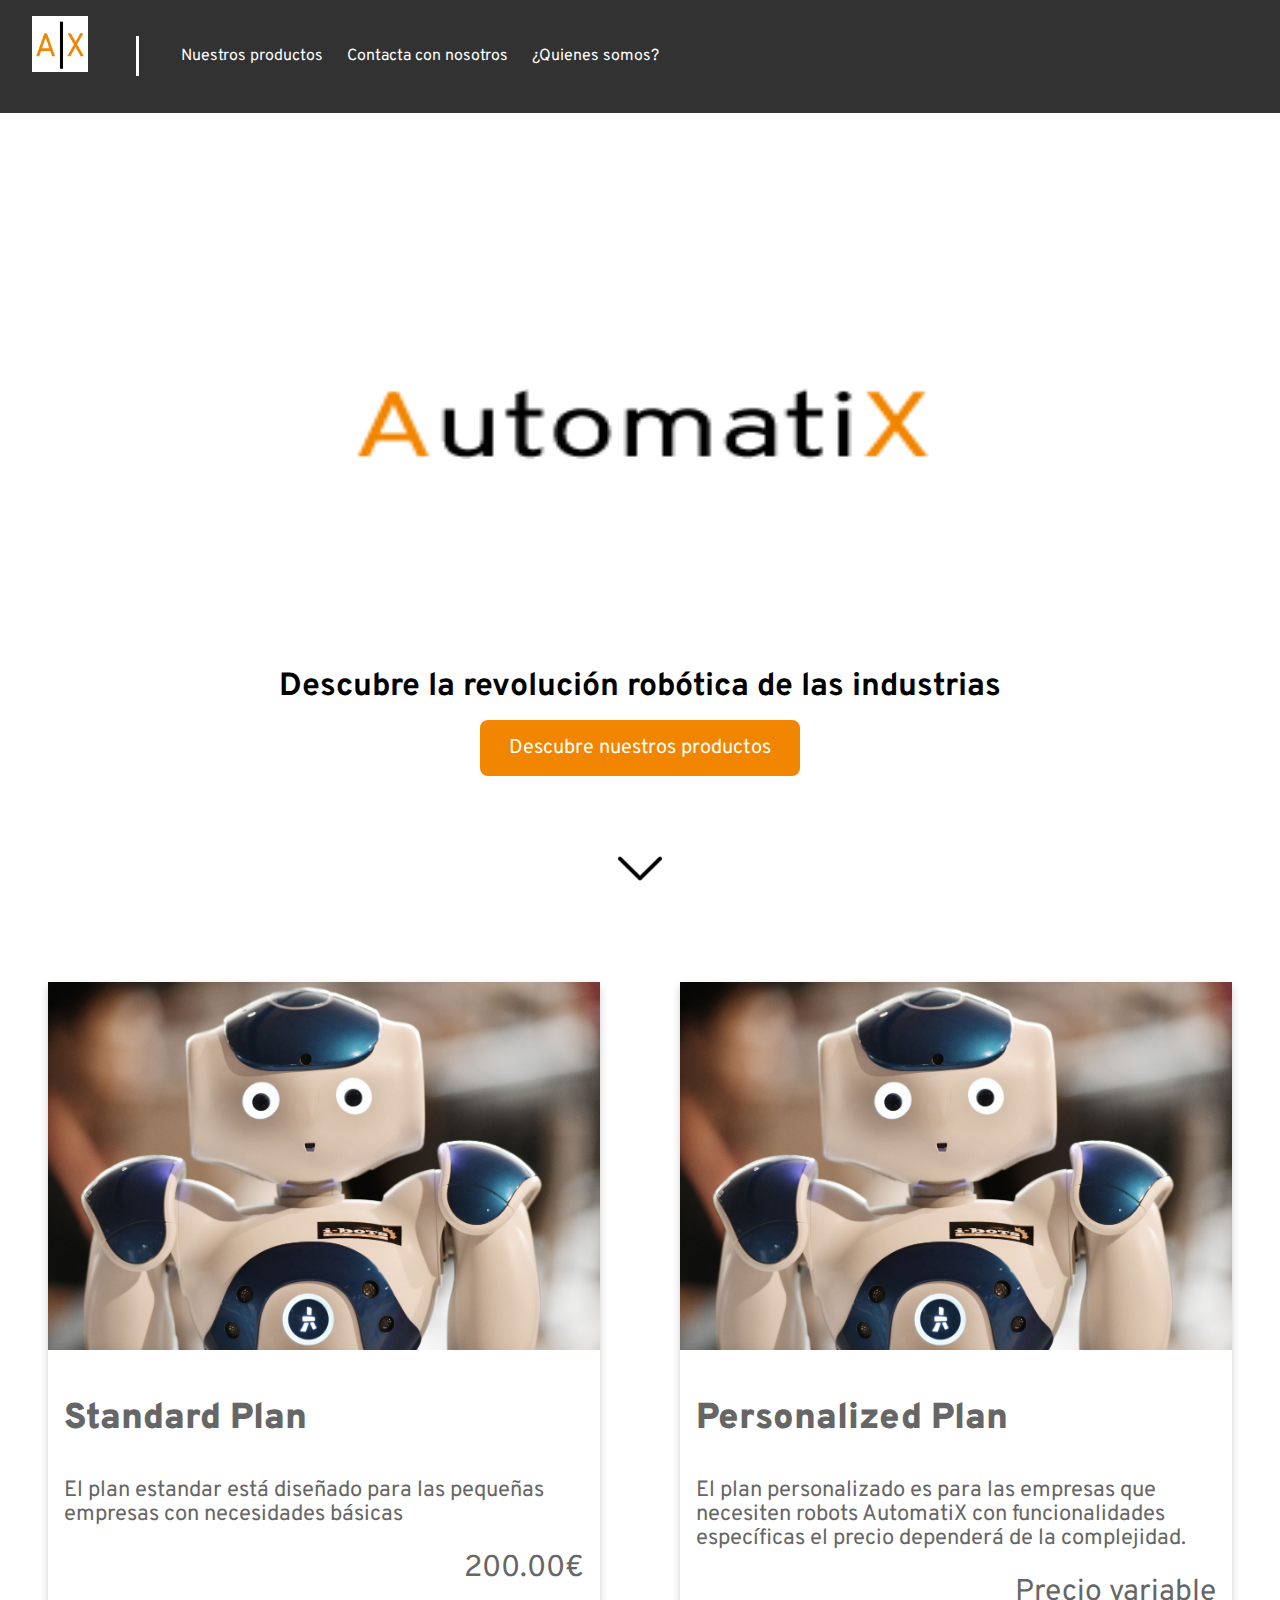
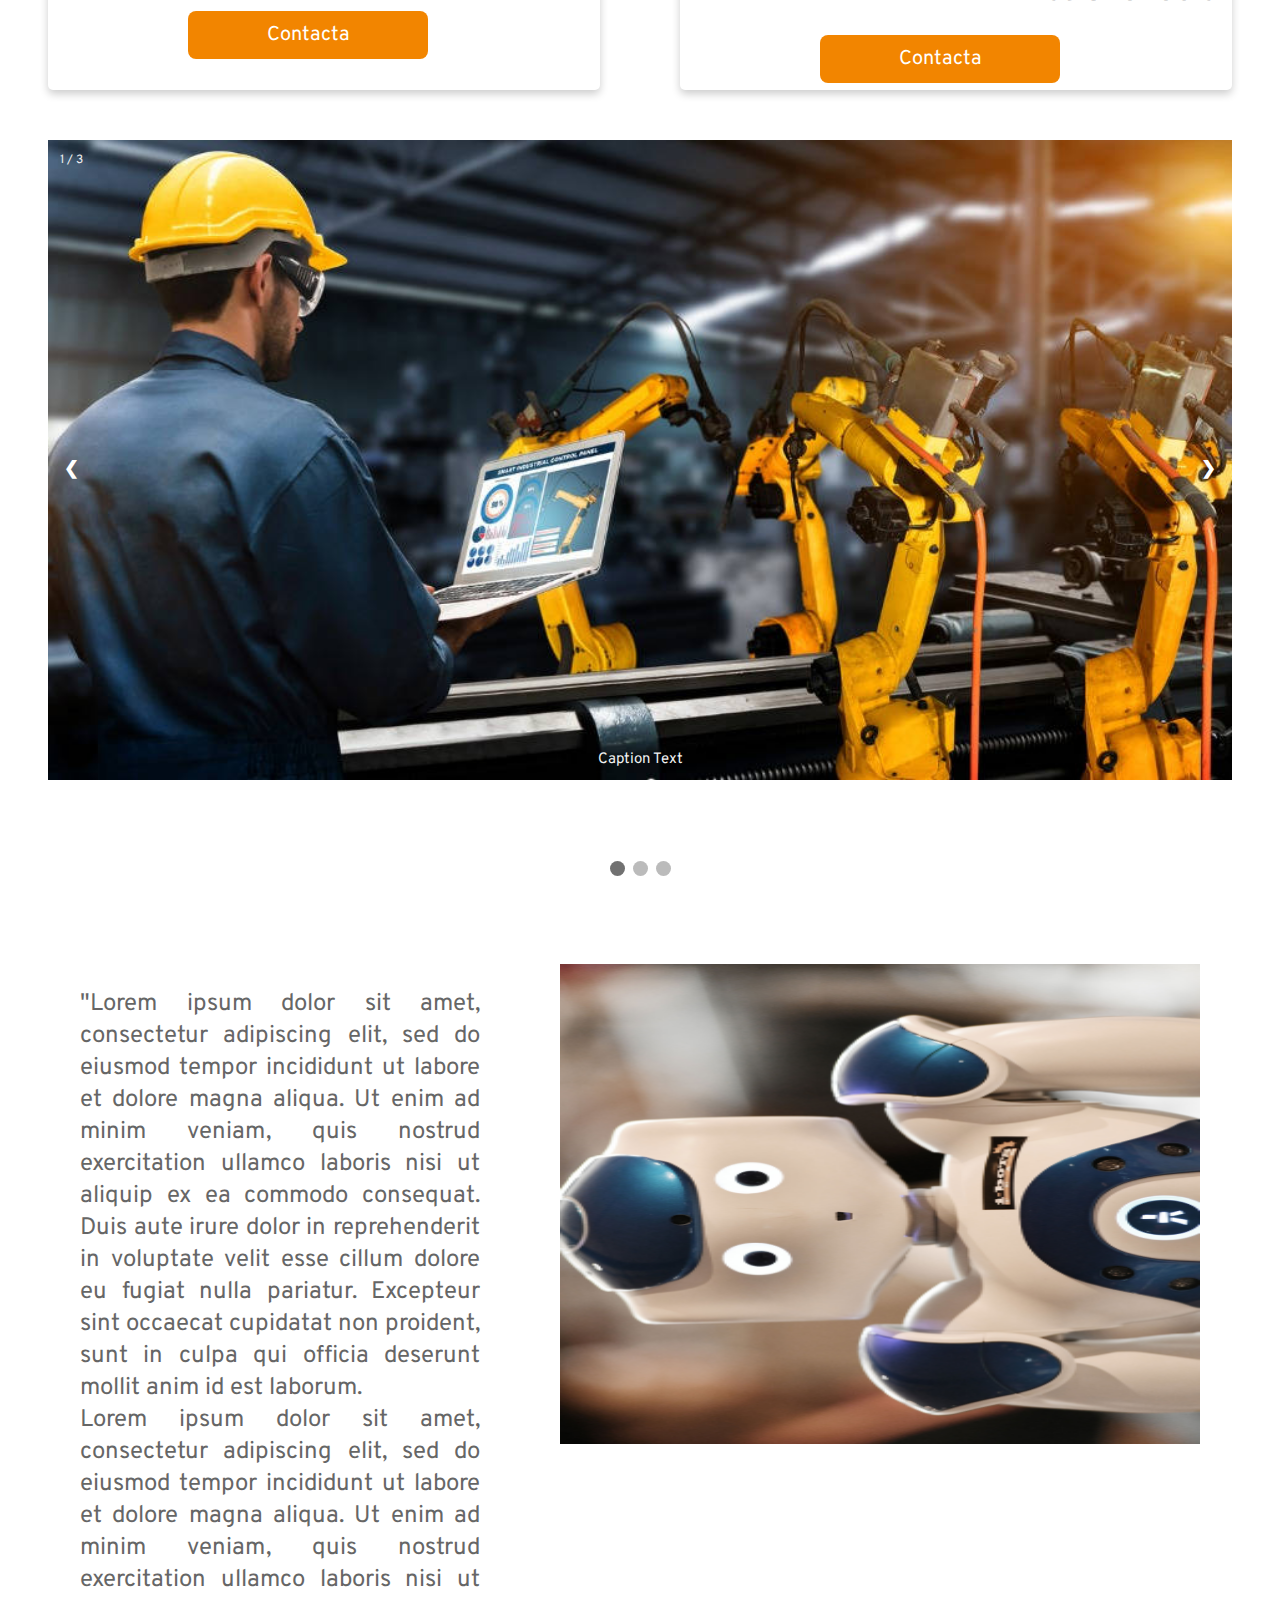
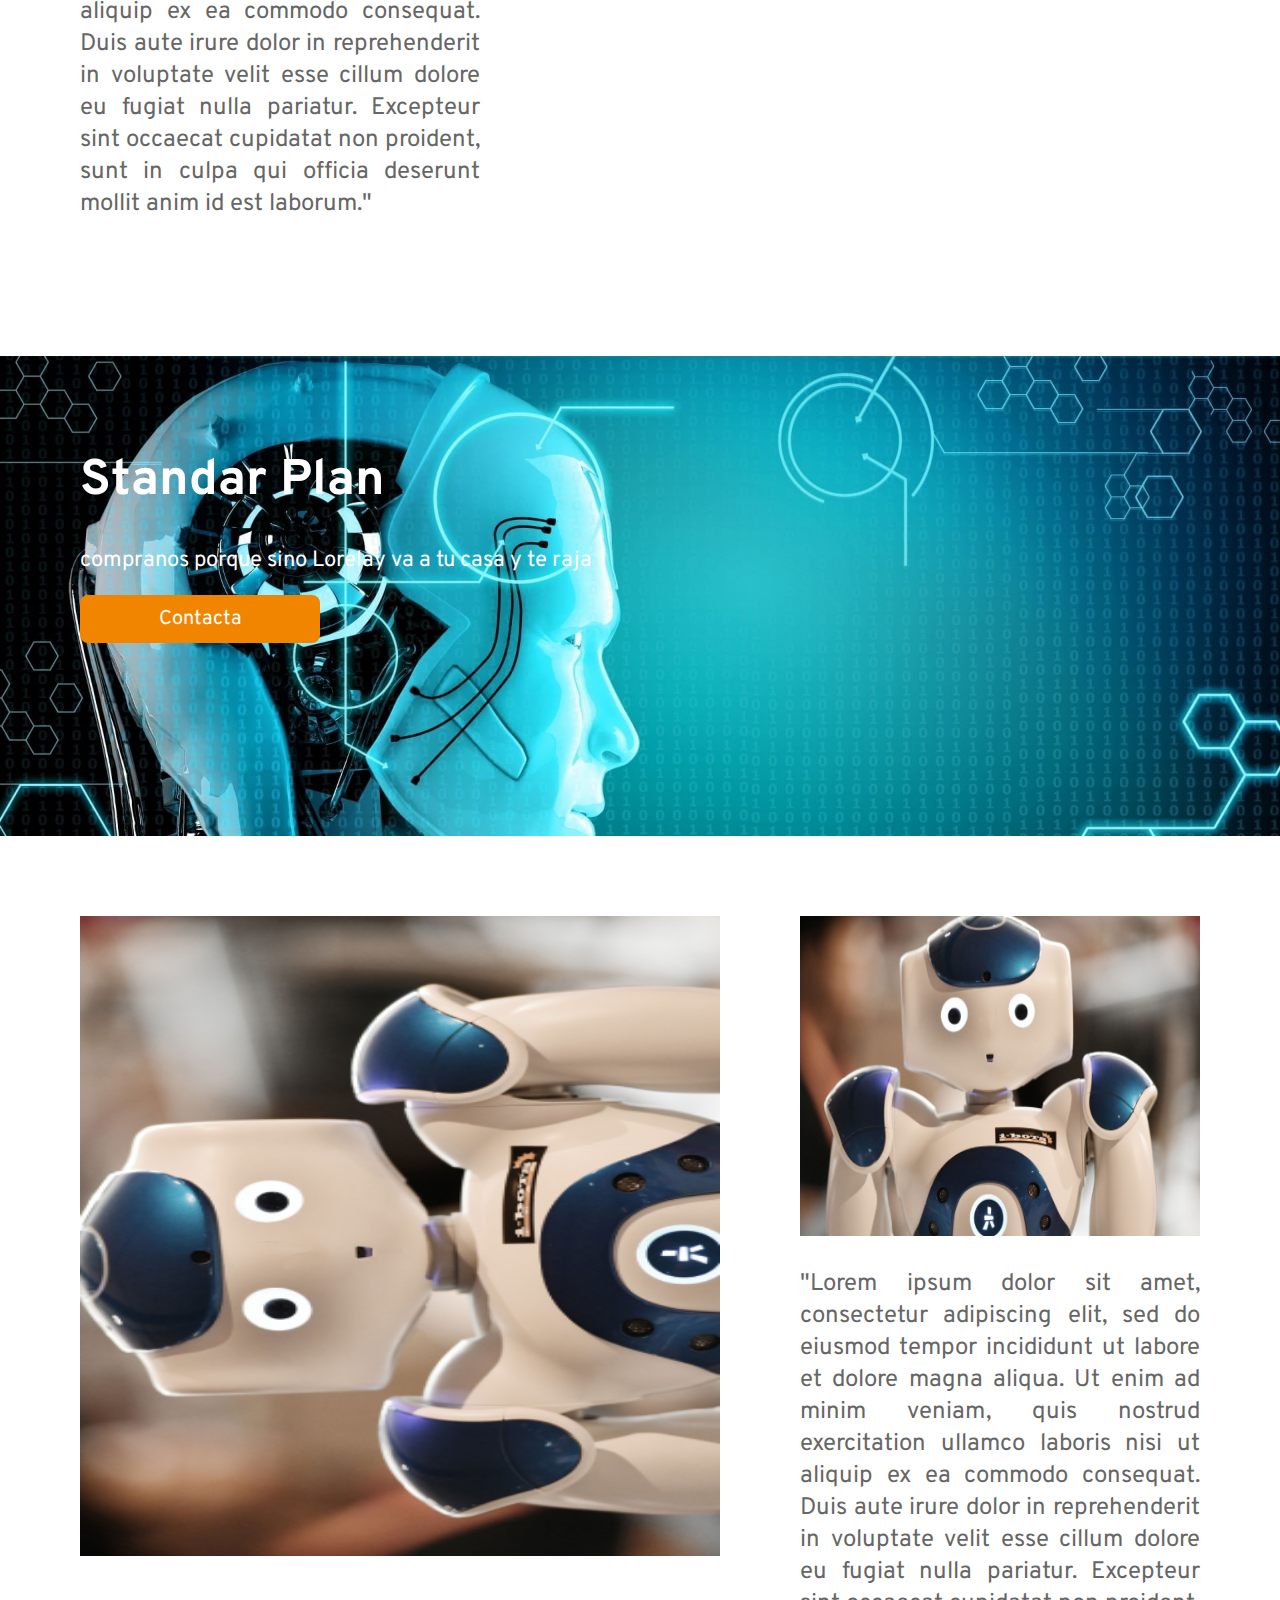
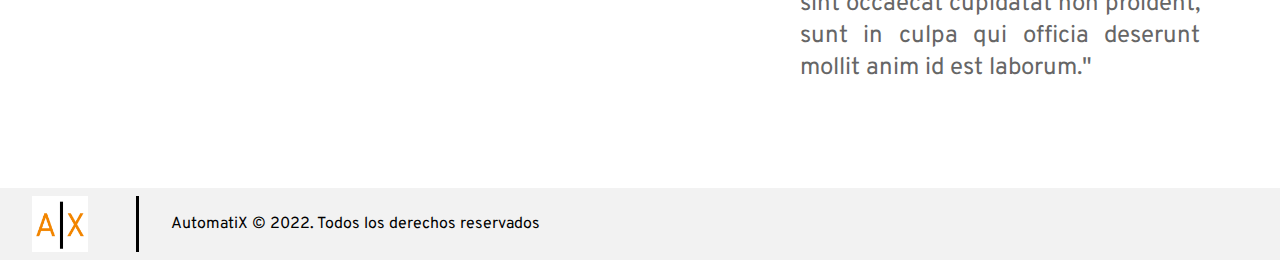
==== src/index.html @ 0fc9139f "html y css landing page y contacto | 12/03/2022" ====
<!DOCTYPE html>
<html lang="es">
<head>
    <meta charset="UTF-8">
    <meta name="viewport" content="width=device-width, initial-scale=1.0">
    <title>AutomatiX</title>
    <link rel="stylesheet" href="css/estilos.css">
</head>
<body>
    <header class="header">
        <a class="linkLogo" href="index.html"><img class="logo-header" src="recursos/logoAutomatiX.png" alt="Logo AutomatiX"/></a>
        <div class="contenedorEnlaces">
            <div class="contenedorDiv">
                <nav class="nav">
                    <ul>
                        <li><a href="index.html">Nuestros productos</a></li>
                        <li><a href="contactar.html">Contacta con nosotros</a></li>
                        <li><a href="">¿Quienes somos?</a></li>
                    </ul>
                </nav>
            </div>
        </div>
    </header>

    <main class="contenedorImagen">
        <div class="contenidoMain">
            <img class="logo-grande" src="recursos/WallpaperAutomatiXBlanco.png" alt="Imagen Principal AutomatiX"/>
            <h1 class="textoDeReclamo">Descubre la revolución robótica de las industrias</h1>
            <button class="botonProductos" onclick="location.href = '#contenedorTarjetas'">Descubre nuestros productos</button>
        </div>
    </main>

    <a href="#contenedorTarjetas"><img class="flechaHaciaAbajo" src="recursos/flecha.png" alt="Flecha hacia abajo" ></a>

    <section class="contenedorDeExplicacion">
        
        <div id="contenedorTarjetas" class="contenedorTarjetasExplicacion">

            <div class="contenedorTarjetas">
                <img src="recursos/robotito.jpg" alt="Avatar" style="width:100%">
                <div class="containerTarjeta">
                    <h4><b>Standard Plan</b></h4> 
                    <p>El plan estandar está diseñado para las pequeñas empresas con necesidades básicas</p> 
                    <p class="precio">200.00€</p>
                    <div class="contenedorBotonContactar">
                        <button class="botonContactar" onclick="location.href = 'contactar.html'">Contacta</button>
                        
                    </div>
                  </div>
            </div>
            
            <div class="contenedorTarjetas2">
                <img src="recursos/robotito.jpg" alt="Avatar" style="width:100%">
                <div class="containerTarjeta">
                    <h4><b>Personalized Plan</b></h4> 
                    <p>El plan personalizado es para las empresas que necesiten robots AutomatiX con funcionalidades específicas
                        el precio dependerá de la complejidad.
                    </p> 
                    <p class="precio">Precio variable</p>

                    <div class="contenedorBotonContactar">
                        <button class="botonContactar" onclick="location.href = 'contactar.html'">Contacta</button>
                        
                    </div>
                  </div>
            </div>


        </div>
    </section>

    <section class="carrusel">
        <div class="slideshow-container">

            <!-- Full-width images with number and caption text -->
            <div class="mySlides fade">
              <div class="numbertext">1 / 3</div>
              <img src="recursos/smart-industry-robot-arms-for-digital-factory-production-technology-picture-id1275786906-1.jpg" style="width:100%; height:40rem">
              <div class="text">Caption Text</div>
            </div>
          
            <div class="mySlides fade">
              <div class="numbertext">2 / 3</div>
              <img src="recursos/smart-industry-robot-arms-for-digital-factory-production-technology-picture-id1275786906-1.jpg" style="width:100%">
              <div class="text">Caption Two</div>
            </div>
          
            <div class="mySlides fade">
              <div class="numbertext">3 / 3</div>
              <img src="recursos/smart-industry-robot-arms-for-digital-factory-production-technology-picture-id1275786906-1.jpg" style="width:100%; height:50%">
              <div class="text">Caption Three</div>
            </div>
          
            <!-- Next and previous buttons -->
            <a class="prev" onclick="plusSlides(-1)">&#10094;</a>
            <a class="next" onclick="plusSlides(1)">&#10095;</a>
          </div>
          <br>
          
          <!-- The dots/circles -->
          <div style="text-align:center">
            <span class="dot" onclick="currentSlide(1)"></span>
            <span class="dot" onclick="currentSlide(2)"></span>
            <span class="dot" onclick="currentSlide(3)"></span>
          </div>
    </section>


    <section class="contenedorImagenes1">
        <div class="contenidoImagenes1">
              
            <div class="textoImagen1"><p>"Lorem ipsum dolor sit amet, consectetur adipiscing elit, sed do eiusmod tempor incididunt ut labore et dolore magna aliqua. Ut enim ad minim veniam, quis nostrud exercitation
                 ullamco laboris nisi ut aliquip ex ea commodo consequat. Duis aute irure dolor in reprehenderit in voluptate velit esse cillum dolore eu fugiat nulla pariatur. Excepteur sint occaecat cupidatat non 
                 proident, sunt in culpa qui officia deserunt mollit anim id est laborum.
                 <br>
                 Lorem ipsum dolor sit amet, consectetur adipiscing elit, sed do eiusmod tempor incididunt ut labore et dolore magna aliqua. Ut enim ad minim veniam, quis nostrud exercitation
                 ullamco laboris nisi ut aliquip ex ea commodo consequat. Duis aute irure dolor in reprehenderit in voluptate velit esse cillum dolore eu fugiat nulla pariatur. Excepteur sint occaecat cupidatat non 
                 proident, sunt in culpa qui officia deserunt mollit anim id est laborum."</p></div>
            
            <div>
                <img class="imagenCuadrada1" src="recursos/robotLado.png" alt="Foto cuadrada">
            </div>
            
        </div>
    </section>

    <section class="contenedorStandarPlan">
        <div class="contenidoDeStandarPlan">  
            <h1 class="tituloStandarPlan">Standar Plan</h1>
            <p class="subTituloStandarPlan">compranos porque sino Lorelay va a tu casa y te raja</p>
    
            <div>
                <button class="botonContactar" onclick="location.href = 'contactar.html'">Contacta</button>
                
            </div>
        </div>
    
    </section>

    <section class="contenedorImagenes2">
        <div class="contenidoImagenes2">
            <div>
                <img class="imagenCuadrada" src="recursos/robotLado.png" alt="Foto cuadrada">
            </div>
            <div class="imagenesAbajo">
                <div><img class="imagenLarga" src="recursos/robotito.png" alt="Foto"></div>
                
                <div class="textoImagenes2"><p>"Lorem ipsum dolor sit amet, consectetur adipiscing elit, sed do eiusmod tempor incididunt ut labore et dolore magna aliqua. Ut enim ad minim veniam, quis nostrud exercitation ullamco laboris nisi ut aliquip ex ea commodo consequat. Duis aute irure dolor in reprehenderit in voluptate velit esse cillum dolore eu fugiat nulla pariatur. Excepteur sint occaecat cupidatat non proident, sunt in culpa qui officia deserunt mollit anim id est laborum."</p></div>
            </div>
        </div>
    </section>

    <footer>
        <a class="linkLogo" href="index.html"><img class="logo-header" src="recursos/logoAutomatiX.png" alt="Logo AutomatiX"/></a>
        <div class="contenedorFooter">
            <p class="nombreEmpresa">AutomatiX &copy; 2022. Todos los derechos reservados</p>
        </div>
    </footer>
    
    <script src="logica/cookies.js"></script>
    <script>
        var slideIndex = 1;
        showSlides(slideIndex);
        
        // Next/previous controls
        function plusSlides(n) {
          showSlides(slideIndex += n);
        }
        
        // Thumbnail image controls
        function currentSlide(n) {
          showSlides(slideIndex = n);
        }
        
        function showSlides(n) {
            var i;
            var slides = document.getElementsByClassName("mySlides");
            var dots = document.getElementsByClassName("dot");
            if (n > slides.length) {slideIndex = 1}
            if (n < 1) {slideIndex = slides.length}
            for (i = 0; i < slides.length; i++) {
                slides[i].style.display = "none";
            }
            for (i = 0; i < dots.length; i++) {
                dots[i].className = dots[i].className.replace(" active", "");
            }
            slides[slideIndex-1].style.display = "block";
            dots[slideIndex-1].className += " active";
        }
    </script>
</body>
</html>
---- src/css/estilos.css ----
/*=========================================================================================*/
/*
Nombre archivo: estilos.css
Autor: Lorena Ioana Pricop Florescu
Fecha: 11/03/2022
*/
@import url('https://fonts.googleapis.com/css2?family=Overpass&display=swap');
*{
    box-sizing:border-box;
    font-family: 'Overpass', sans-serif;
}
/*=========================================================================================*/
/*Body*/
/*=========================================================================================*/
body{
	margin: 0;
	padding: 0;
	font-family: Helvetica, Arial, sans-serif;
	color: #666;
	background: white; 
	line-height: 1.5em;
}
.header{
    background:rgb(50, 50, 50);
    display: flex;
    height: 12.5vh;
}
.contenedorEnlaces{
    display:flex;
    justify-content: space-between;
    align-items: center;
    flex-basis: 95%;
}
/*=========================================================================================*/
/*Logo header*/
/*=========================================================================================*/
header .linkLogo{
    margin-left: 2rem;
    margin-top: 1rem;
    margin-bottom: 1rem;
}
.logo-header{
	text-decoration: none;
    height: 3.5rem;
    width: 3.5rem;
    background-color:#f28500;
}
.logo-header:hover {
	color: #f28500;
}
/*=========================================================================================*/
/*Nav*/
/*=========================================================================================*/
.nav{
    margin-left: 3rem;
    border-left: 3px white solid;
    height: 2.5rem;
    display: flex;
    align-items: center;
}
nav ul{
    margin: 0;
	padding: 0;
	list-style: none;
	padding-right: 20px;
    margin-left: 2rem;
}
nav ul li{
    display: inline-block;
}
nav ul li a {
    display: block;
	padding: 0 10px;
	text-decoration: none;
    color: white;
    border-radius: 8px;
    align-items: center;
}
nav ul li a:hover {
    color: #f28500;
    font-weight: bold;
}
/*=========================================================================================*/
/*Boton contactar y productos*/
/*=========================================================================================*/
.contenedorBotonContactar{
    display: flex;
    align-items: center;
    justify-content: center;
    margin-bottom: 1%;
}

.botonContactar{
    margin-right: 2rem;
    height: 3rem;
    width: 15rem;
    font-size: 20px;
    background-color: #f28500;
    color: white;
    border-radius: 8px;
    border: none;
    
}

.botonContactar:hover {
    box-shadow: 0 8px 16px 0 rgba(0,0,0,0.2);
}

/*=========================================================================================*/
/*Main*/
/*=========================================================================================*/
.contenedorImagen{
    background-image: url("../recursos/fondoLanding.png");
    background-size: cover;
    height: 80.5vh;
    display: flex;
    align-items: center;
    justify-content: center;
    flex-direction: column;
}
.contenidoMain{
    display: flex;
    align-items: center;
    justify-content: center;
    flex-direction: column;
}
.logo-grande{
    width: 40rem;
    height: 30rem;
}
.textoDeReclamo{
    color: black;
}
.botonProductos{
    height: 3.5rem;
    width: 20rem;
    font-size: 20px;
    background-color: #f28500;
    color: white;
    border-radius: 8px;
    border: none;
}
.botonProductos:hover {
    box-shadow: 0 8px 16px 0 rgba(0,0,0,0.2);
}

.precio {
    text-align: right;
    font-size: 30px;
}
/*=========================================================================================*/
/*Flecha Hacia Abajo */
/*=========================================================================================*/
.flechaHaciaAbajo{
    display: block;
    margin-left: auto;
    margin-right: auto;
    width: 4rem;
    height: 7vh;
}
/*=========================================================================================*/
/*Texto de explicacion*/
/*=========================================================================================*/
.contenedorDeExplicacion{
    margin-left: 2rem;
    margin-right: 2rem;
    padding: 2px 16px;
    font-size: 22px;
}
.textoPrincipal{
    text-align: justify;
}
.contenedorTarjetasExplicacion{
    margin-top: 5rem;
    display: flex;
    justify-content:center;
}
.contenedorTarjetas{
    box-shadow: 0 4px 8px 0 rgba(0,0,0,0.2);
    transition: 0.3s;
    width: 50%;
    border-radius: 5px;
}
.contenedorTarjetas:hover {
    box-shadow: 0 8px 16px 0 rgba(0,0,0,0.2);
}
.contenedorTarjetas2{
    box-shadow: 0 4px 8px 0 rgba(0,0,0,0.2);
    transition: 0.3s;
    width: 50%;
    border-radius: 5px;
    margin-left: 5rem;
}
.contenedorTarjetas2:hover {
    box-shadow: 0 8px 16px 0 rgba(0,0,0,0.2);
}
.containerTarjeta{
    padding: 2px 16px;
}

#contenedorTarjetas h4{
    font-size: 36px;
}

/*=========================================================================================*/
/*carrusel*/
/*=========================================================================================*/

* {box-sizing:border-box}

/* Slideshow container */
.slideshow-container {
  max-width: 100%;
  position: relative;
  margin: 3rem;
}

/* Hide the images by default */
.mySlides {
  display: none;
}

/* Next & previous buttons */
.prev, .next {
  cursor: pointer;
  position: absolute;
  top: 50%;
  width: auto;
  margin-top: -22px;
  padding: 16px;
  color: white;
  font-weight: bold;
  font-size: 18px;
  transition: 0.6s ease;
  border-radius: 0 3px 3px 0;
  user-select: none;
}

/* Position the "next button" to the right */
.next {
  right: 0;
  border-radius: 3px 0 0 3px;
}

/* On hover, add a black background color with a little bit see-through */
.prev:hover, .next:hover {
  background-color: rgba(0,0,0,0.8);
}

/* Caption text */
.text {
  color: #f2f2f2;
  font-size: 15px;
  padding: 8px 12px;
  position: absolute;
  bottom: 8px;
  width: 100%;
  text-align: center;
}

/* Number text (1/3 etc) */
.numbertext {
  color: #f2f2f2;
  font-size: 12px;
  padding: 8px 12px;
  position: absolute;
  top: 0;
}

/* The dots/bullets/indicators */
.dot {
  cursor: pointer;
  height: 15px;
  width: 15px;
  margin: 0 2px;
  background-color: #bbb;
  border-radius: 50%;
  display: inline-block;
  transition: background-color 0.6s ease;
}

.active, .dot:hover {
  background-color: #717171;
}

/* Fading animation */
.fade {
  -webkit-animation-name: fade;
  -webkit-animation-duration: 1.5s;
  animation-name: fade;
  animation-duration: 1.5s;
}

@-webkit-keyframes fade {
  from {opacity: .4}
  to {opacity: 1}
}

@keyframes fade {
  from {opacity: .4}
  to {opacity: 1}
}


/*=========================================================================================*/
/*contenedorImagen1*/
/*=========================================================================================*/

.contenidoImagenes1{
    display: flex;
    flex-direction: row;
    padding: 5rem;
    width: 100%;
}

.textoImagen1{

    width: 100%;
    font-size: 24px;
    line-height: 2rem;
    text-align: justify;
    margin-right: 5rem;
}

.imagenCuadrada1{
    width: 40rem;
    height: 30rem;
}

/*=========================================================================================*/
/*contenedorImagen2*/
/*=========================================================================================*/

.contenidoImagenes2{
    display: flex;
    flex-direction: row;
    padding: 5rem;
    width: 100%;
}

.imagenesAbajo{
    display: flex;
    flex-direction: column;
    width: 100%;
    margin-left: 5rem;
}

.imagenLarga{
    width: 100%;
    height: 20rem;
}

.textoImagenes2{
    width: 100%;
    font-size: 24px;
    line-height: 2rem;
    text-align: justify;
}

.imagenCuadrada{
    width: 40rem;
    height: 40rem;
}

/*=========================================================================================*/
/*contenedorStandarPlan*/
/*=========================================================================================*/
.contenedorStandarPlan{
    margin-top: 2rem;
    background-image: url("../recursos/StandarPlanFondo.jpg");
    background-size: cover;
    display: flex;
    height: 30rem;
}
.contenidoDeStandarPlan{
    display: flex;
    flex-direction: column;
    margin-top: 5rem;
    margin-left: 5rem;
}
.tituloStandarPlan{
    font-size: 50px;
    color: white;
}
.subTituloStandarPlan{
    font-size: 22px;
    color: white;
}
/*=========================================================================================*/
/*footer*/
/*=========================================================================================*/
footer{
    background:rgb(242, 242, 242);
    display: flex;
    justify-content: space-between;
    align-items: center;
    display:flex;
    justify-content: start;
    flex-basis: 80%;
    color: black;
}

footer .linkLogo{
    margin-left: 2rem;
    margin-top: 0.5rem;
}
.contenedorFooter{
    margin-left: 3rem;
    border-left: 3px black solid;
}
.nombreEmpresa{
    margin-left: 2rem;
}

#userIcon {
    width: 2rem;
    margin-right: 2rem;
}
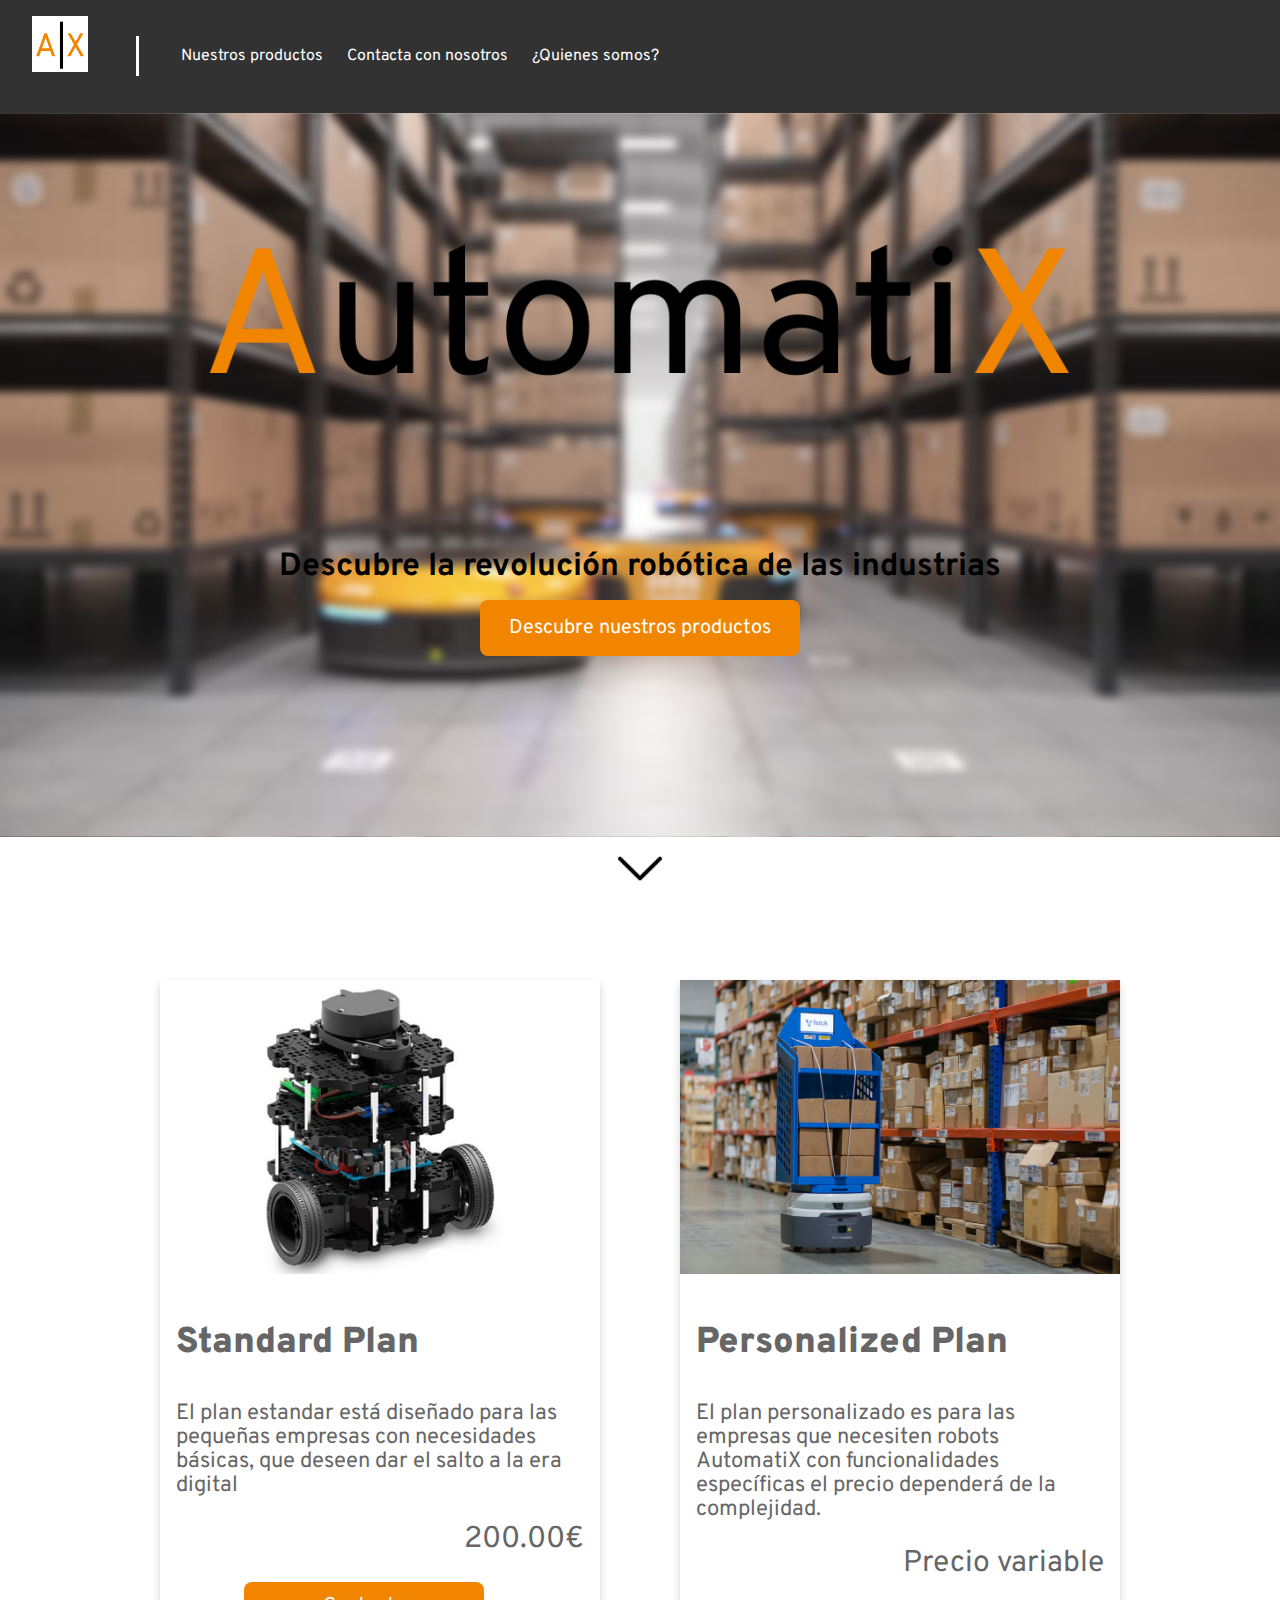
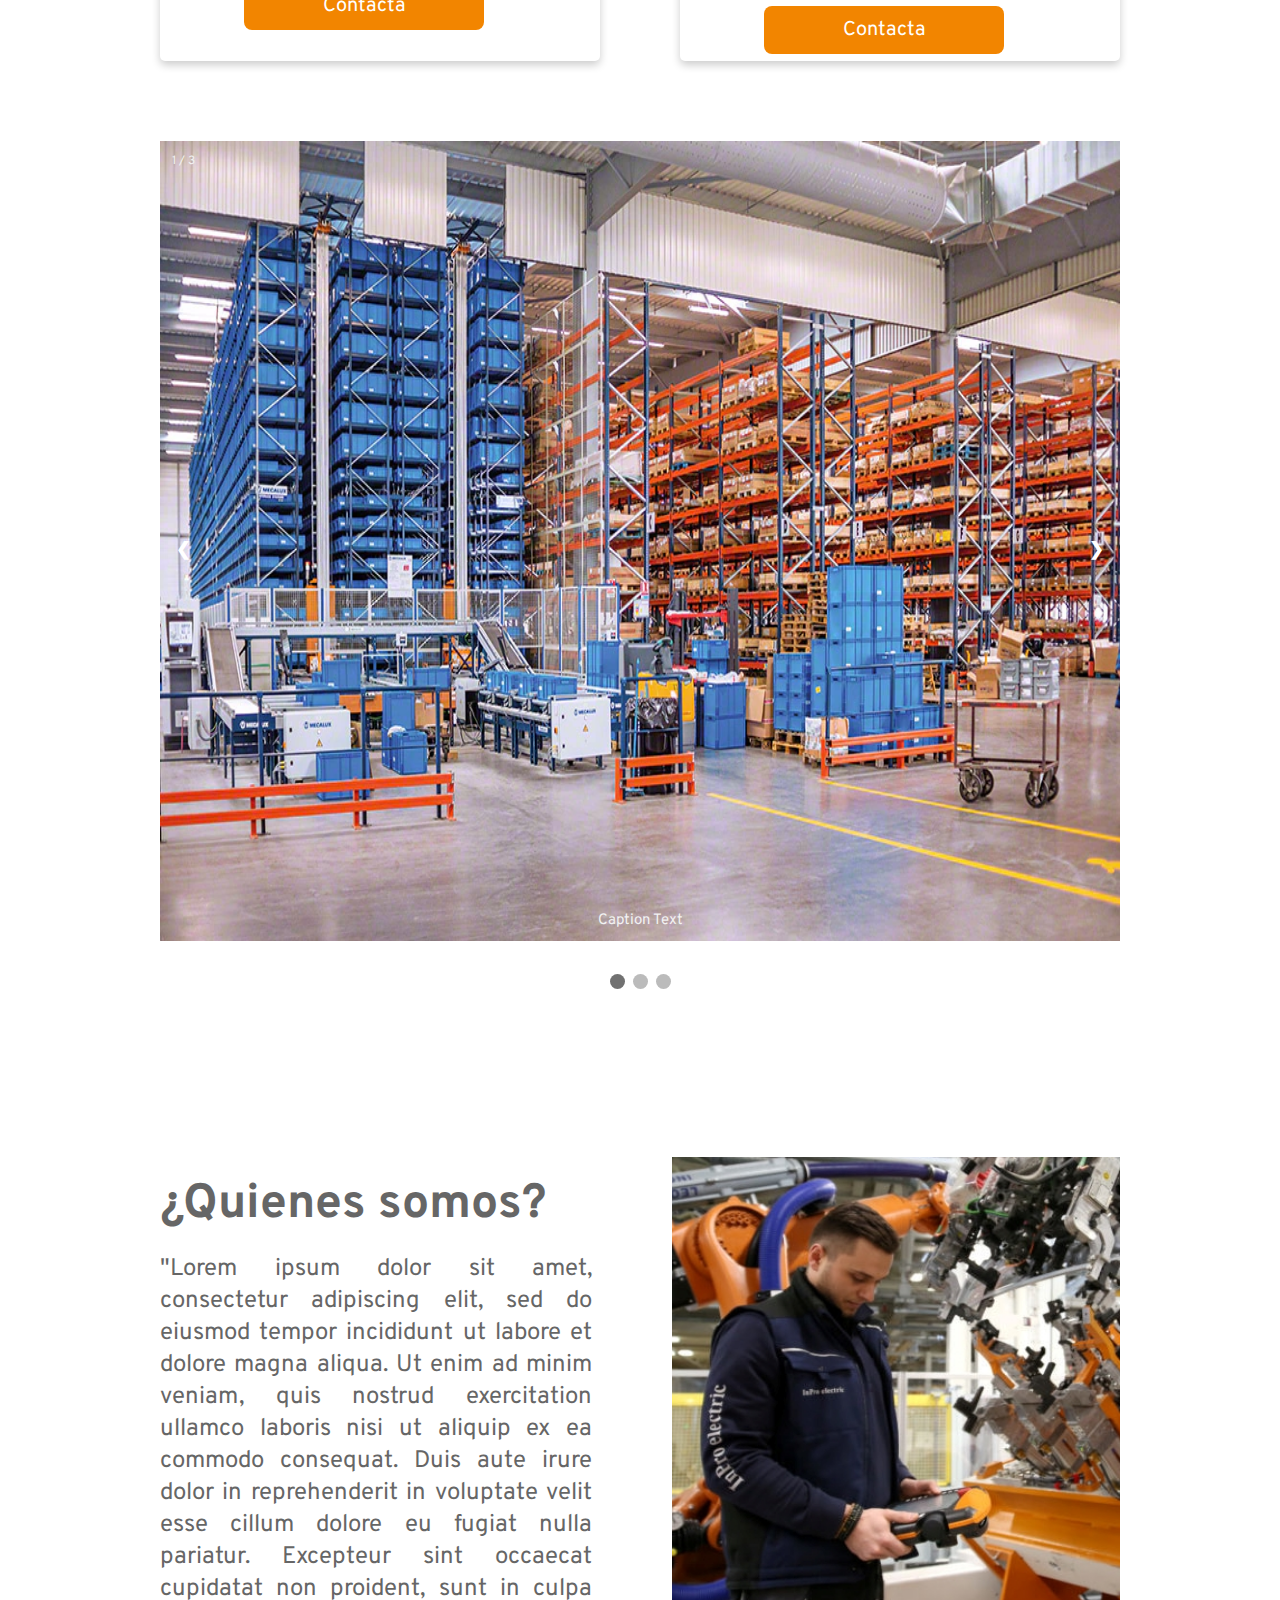
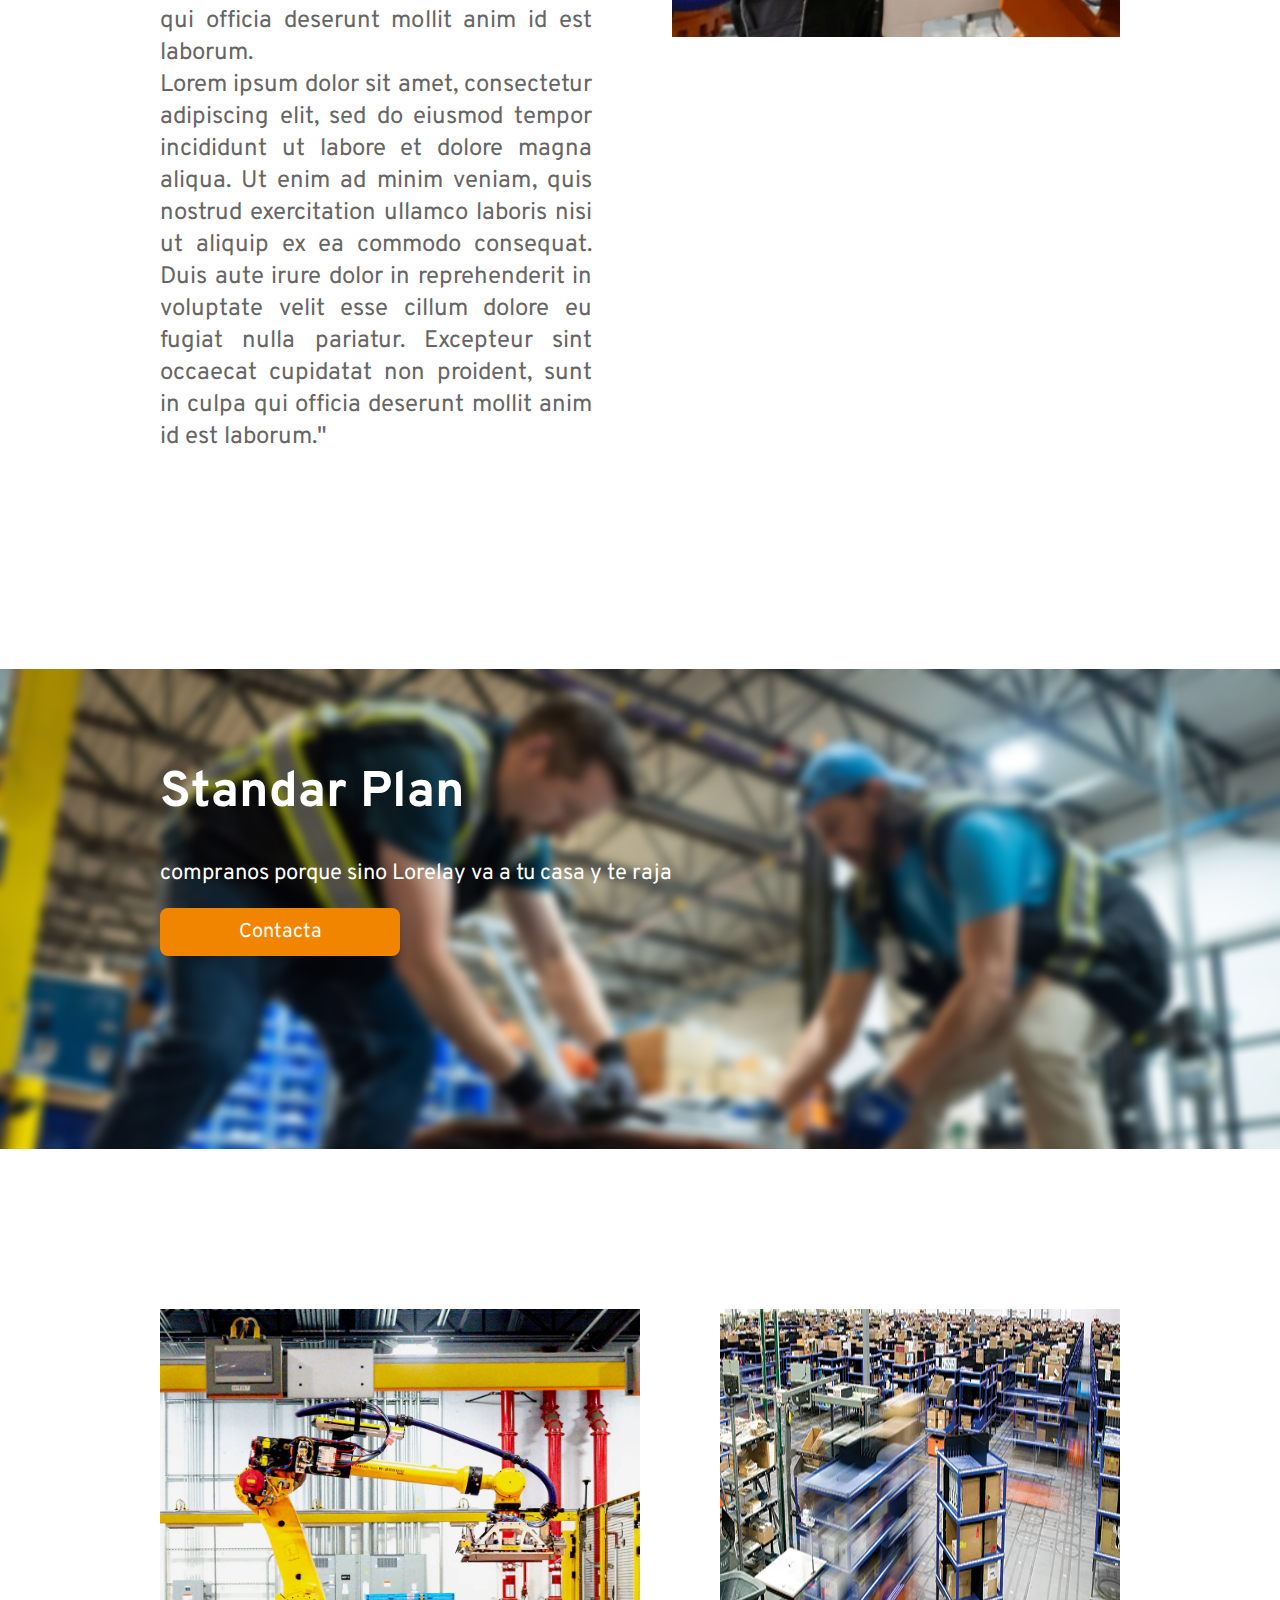
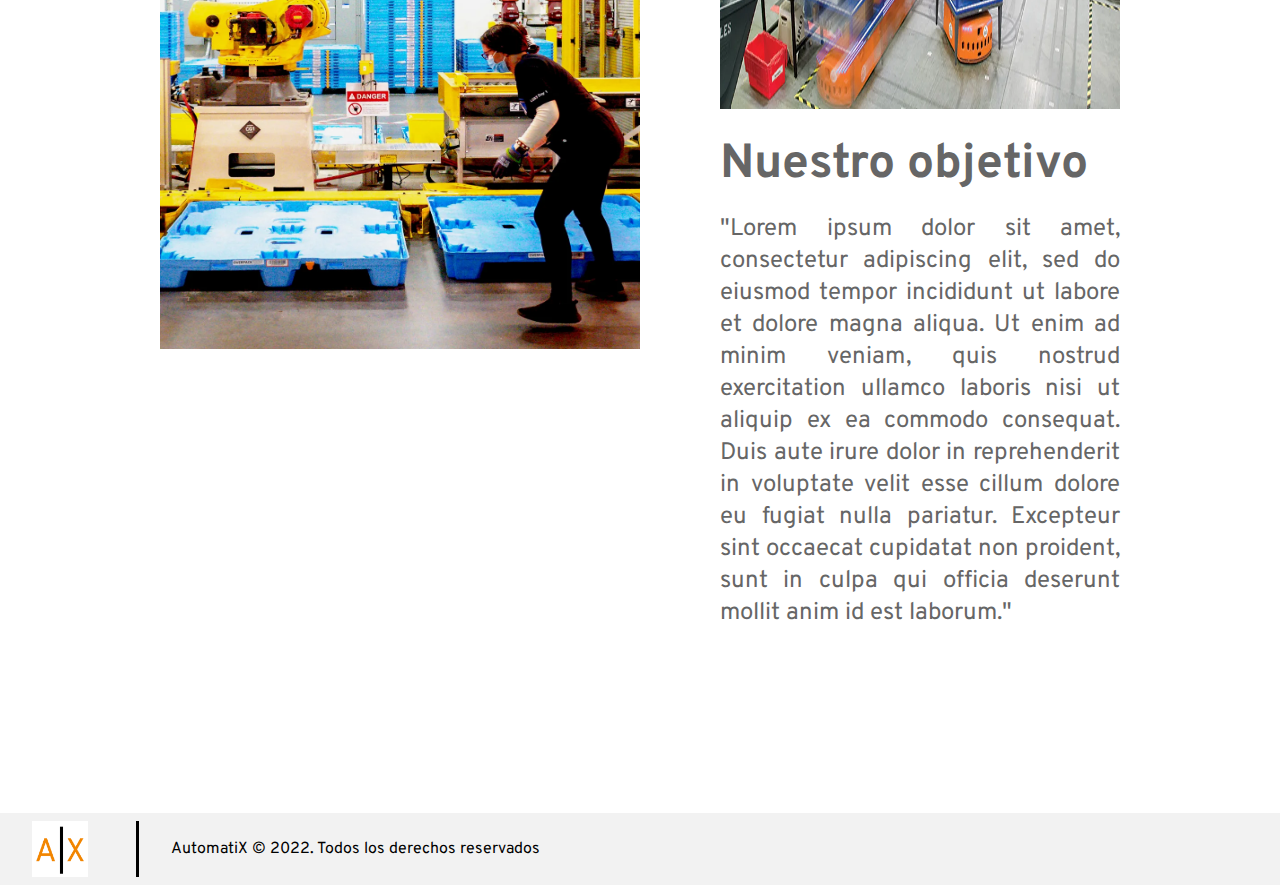
==== commit 20cb9641: "Imágenes para el HTML 13/03/2022" ====
--- a/src/index.html
+++ b/src/index.html
@@ -37,10 +37,10 @@
         <div id="contenedorTarjetas" class="contenedorTarjetasExplicacion">
 
             <div class="contenedorTarjetas">
-                <img src="recursos/robotito.jpg" alt="Avatar" style="width:100%">
+                <img src="recursos/turtlebot3-burger.jpg" alt="Avatar" style="width:100%">
                 <div class="containerTarjeta">
                     <h4><b>Standard Plan</b></h4> 
-                    <p>El plan estandar está diseñado para las pequeñas empresas con necesidades básicas</p> 
+                    <p>El plan estandar está diseñado para las pequeñas empresas con necesidades básicas, que deseen dar el salto a la era digital</p> 
                     <p class="precio">200.00€</p>
                     <div class="contenedorBotonContactar">
                         <button class="botonContactar" onclick="location.href = 'contactar.html'">Contacta</button>
@@ -50,7 +50,7 @@
             </div>
             
             <div class="contenedorTarjetas2">
-                <img src="recursos/robotito.jpg" alt="Avatar" style="width:100%">
+                <img src="recursos/robotAlmacen.jpg" alt="Avatar" style="width:100%">
                 <div class="containerTarjeta">
                     <h4><b>Personalized Plan</b></h4> 
                     <p>El plan personalizado es para las empresas que necesiten robots AutomatiX con funcionalidades específicas
@@ -75,19 +75,19 @@
             <!-- Full-width images with number and caption text -->
             <div class="mySlides fade">
               <div class="numbertext">1 / 3</div>
-              <img src="recursos/smart-industry-robot-arms-for-digital-factory-production-technology-picture-id1275786906-1.jpg" style="width:100%; height:40rem">
+              <img src="recursos/image-0.1.10.webp" style="width:100%; height:50rem">
               <div class="text">Caption Text</div>
             </div>
           
             <div class="mySlides fade">
               <div class="numbertext">2 / 3</div>
-              <img src="recursos/smart-industry-robot-arms-for-digital-factory-production-technology-picture-id1275786906-1.jpg" style="width:100%">
+              <img src="recursos/istockphoto-1204031773-640x640.jpg" style="width:100%; height:50rem">
               <div class="text">Caption Two</div>
             </div>
           
             <div class="mySlides fade">
               <div class="numbertext">3 / 3</div>
-              <img src="recursos/smart-industry-robot-arms-for-digital-factory-production-technology-picture-id1275786906-1.jpg" style="width:100%; height:50%">
+              <img src="recursos/Magazino-TORU-Cube-IV_1.jpg" style="width:100%; height:50rem">
               <div class="text">Caption Three</div>
             </div>
           
@@ -109,16 +109,21 @@
     <section class="contenedorImagenes1">
         <div class="contenidoImagenes1">
               
-            <div class="textoImagen1"><p>"Lorem ipsum dolor sit amet, consectetur adipiscing elit, sed do eiusmod tempor incididunt ut labore et dolore magna aliqua. Ut enim ad minim veniam, quis nostrud exercitation
-                 ullamco laboris nisi ut aliquip ex ea commodo consequat. Duis aute irure dolor in reprehenderit in voluptate velit esse cillum dolore eu fugiat nulla pariatur. Excepteur sint occaecat cupidatat non 
-                 proident, sunt in culpa qui officia deserunt mollit anim id est laborum.
-                 <br>
-                 Lorem ipsum dolor sit amet, consectetur adipiscing elit, sed do eiusmod tempor incididunt ut labore et dolore magna aliqua. Ut enim ad minim veniam, quis nostrud exercitation
-                 ullamco laboris nisi ut aliquip ex ea commodo consequat. Duis aute irure dolor in reprehenderit in voluptate velit esse cillum dolore eu fugiat nulla pariatur. Excepteur sint occaecat cupidatat non 
-                 proident, sunt in culpa qui officia deserunt mollit anim id est laborum."</p></div>
+            <div class="textoImagen1">
+                <h1>¿Quienes somos?</h1>
+                <p>
+                "Lorem ipsum dolor sit amet, consectetur adipiscing elit, sed do eiusmod tempor incididunt ut labore et dolore magna aliqua. Ut enim ad minim veniam, quis nostrud exercitation
+                ullamco laboris nisi ut aliquip ex ea commodo consequat. Duis aute irure dolor in reprehenderit in voluptate velit esse cillum dolore eu fugiat nulla pariatur. Excepteur sint occaecat cupidatat non 
+                proident, sunt in culpa qui officia deserunt mollit anim id est laborum.
+                 
+                <br>
+
+                Lorem ipsum dolor sit amet, consectetur adipiscing elit, sed do eiusmod tempor incididunt ut labore et dolore magna aliqua. Ut enim ad minim veniam, quis nostrud exercitation
+                ullamco laboris nisi ut aliquip ex ea commodo consequat. Duis aute irure dolor in reprehenderit in voluptate velit esse cillum dolore eu fugiat nulla pariatur. Excepteur sint occaecat cupidatat non 
+                proident, sunt in culpa qui officia deserunt mollit anim id est laborum."</p></div>
             
             <div>
-                <img class="imagenCuadrada1" src="recursos/robotLado.png" alt="Foto cuadrada">
+                <img class="imagenCuadrada1" src="recursos/quienessomos.jpg" alt="Foto cuadrada">
             </div>
             
         </div>
@@ -140,12 +145,14 @@
     <section class="contenedorImagenes2">
         <div class="contenidoImagenes2">
             <div>
-                <img class="imagenCuadrada" src="recursos/robotLado.png" alt="Foto cuadrada">
+                <img class="imagenCuadrada" src="recursos/Business-Robots-Workers-Shortage-1235434266.png" alt="Foto cuadrada">
             </div>
             <div class="imagenesAbajo">
-                <div><img class="imagenLarga" src="recursos/robotito.png" alt="Foto"></div>
+                <div><img class="imagenLarga" src="recursos/photo-of-machines-at-a-staples-denver-facility.webp" alt="Foto"></div>
                 
-                <div class="textoImagenes2"><p>"Lorem ipsum dolor sit amet, consectetur adipiscing elit, sed do eiusmod tempor incididunt ut labore et dolore magna aliqua. Ut enim ad minim veniam, quis nostrud exercitation ullamco laboris nisi ut aliquip ex ea commodo consequat. Duis aute irure dolor in reprehenderit in voluptate velit esse cillum dolore eu fugiat nulla pariatur. Excepteur sint occaecat cupidatat non proident, sunt in culpa qui officia deserunt mollit anim id est laborum."</p></div>
+                <div class="textoImagenes2">
+                <h1>Nuestro objetivo</h1>
+                <p>"Lorem ipsum dolor sit amet, consectetur adipiscing elit, sed do eiusmod tempor incididunt ut labore et dolore magna aliqua. Ut enim ad minim veniam, quis nostrud exercitation ullamco laboris nisi ut aliquip ex ea commodo consequat. Duis aute irure dolor in reprehenderit in voluptate velit esse cillum dolore eu fugiat nulla pariatur. Excepteur sint occaecat cupidatat non proident, sunt in culpa qui officia deserunt mollit anim id est laborum."</p></div>
             </div>
         </div>
     </section>
--- a/src/css/estilos.css
+++ b/src/css/estilos.css
@@ -110,7 +110,7 @@
 /*Main*/
 /*=========================================================================================*/
 .contenedorImagen{
-    background-image: url("../recursos/fondoLanding.png");
+    background-image: url("../recursos/fondo.png");
     background-size: cover;
     height: 80.5vh;
     display: flex;
@@ -125,7 +125,8 @@
     flex-direction: column;
 }
 .logo-grande{
-    width: 40rem;
+    margin-top: -15rem;
+    width: 55rem;
     height: 30rem;
 }
 .textoDeReclamo{
@@ -162,9 +163,8 @@
 /*Texto de explicacion*/
 /*=========================================================================================*/
 .contenedorDeExplicacion{
-    margin-left: 2rem;
-    margin-right: 2rem;
-    padding: 2px 16px;
+    margin-left: 10rem;
+    margin-right: 10rem;
     font-size: 22px;
 }
 .textoPrincipal{
@@ -207,12 +207,15 @@
 /*=========================================================================================*/
 
 * {box-sizing:border-box}
-
+.carrusel{
+    margin-top: 5rem;
+    margin-left: 10rem;
+    margin-right: 10rem;
+}
 /* Slideshow container */
 .slideshow-container {
   max-width: 100%;
   position: relative;
-  margin: 3rem;
 }
 
 /* Hide the images by default */
@@ -305,11 +308,10 @@
 /*=========================================================================================*/
 /*contenedorImagen1*/
 /*=========================================================================================*/
-
 .contenidoImagenes1{
     display: flex;
     flex-direction: row;
-    padding: 5rem;
+    padding: 10rem;
     width: 100%;
 }
 
@@ -323,7 +325,7 @@
 }
 
 .imagenCuadrada1{
-    width: 40rem;
+    width: 28rem;
     height: 30rem;
 }
 
@@ -334,7 +336,7 @@
 .contenidoImagenes2{
     display: flex;
     flex-direction: row;
-    padding: 5rem;
+    padding: 10rem;
     width: 100%;
 }
 
@@ -347,7 +349,7 @@
 
 .imagenLarga{
     width: 100%;
-    height: 20rem;
+    height: 25rem;
 }
 
 .textoImagenes2{
@@ -358,7 +360,7 @@
 }
 
 .imagenCuadrada{
-    width: 40rem;
+    width: 30rem;
     height: 40rem;
 }
 
@@ -367,7 +369,7 @@
 /*=========================================================================================*/
 .contenedorStandarPlan{
     margin-top: 2rem;
-    background-image: url("../recursos/StandarPlanFondo.jpg");
+    background-image: url("../recursos/fondo2.png");
     background-size: cover;
     display: flex;
     height: 30rem;
@@ -375,8 +377,8 @@
 .contenidoDeStandarPlan{
     display: flex;
     flex-direction: column;
+    margin-left: 10rem;
     margin-top: 5rem;
-    margin-left: 5rem;
 }
 .tituloStandarPlan{
     font-size: 50px;
@@ -411,8 +413,3 @@
 .nombreEmpresa{
     margin-left: 2rem;
 }
-
-#userIcon {
-    width: 2rem;
-    margin-right: 2rem;
-}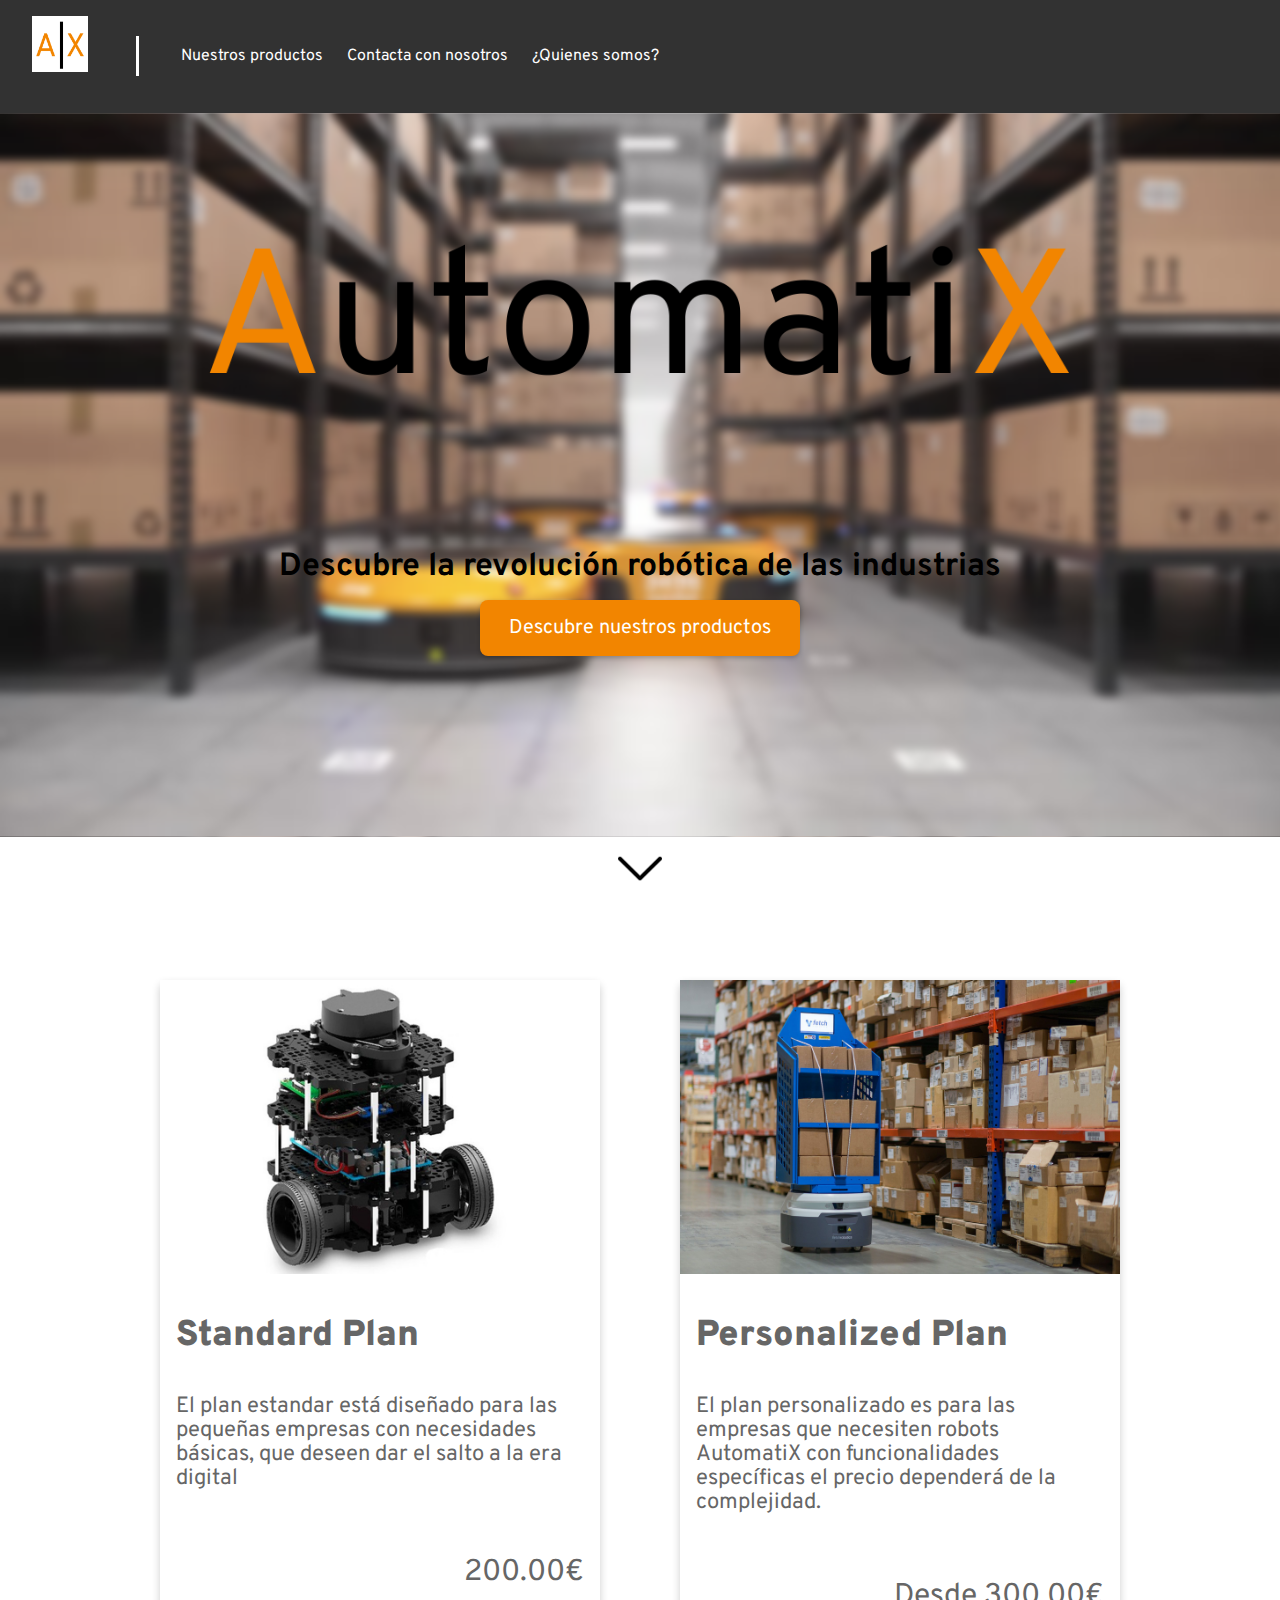
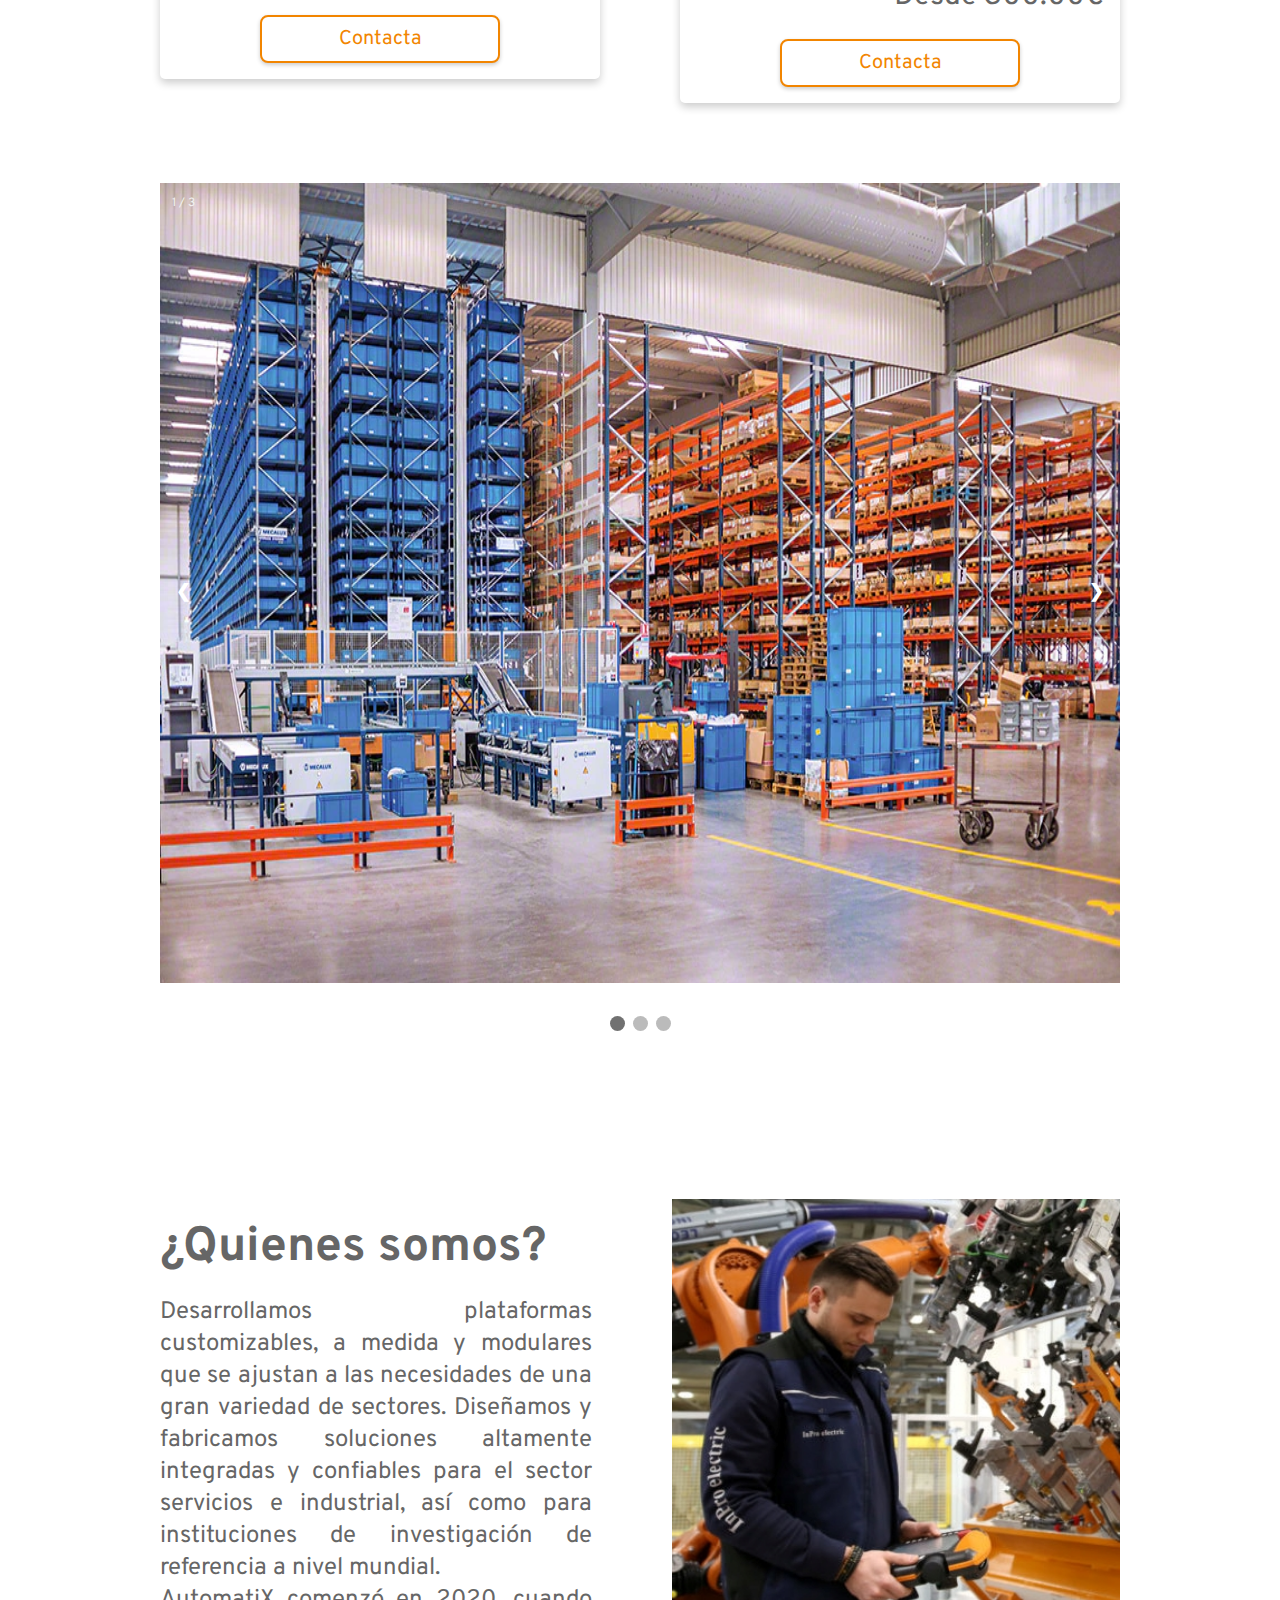
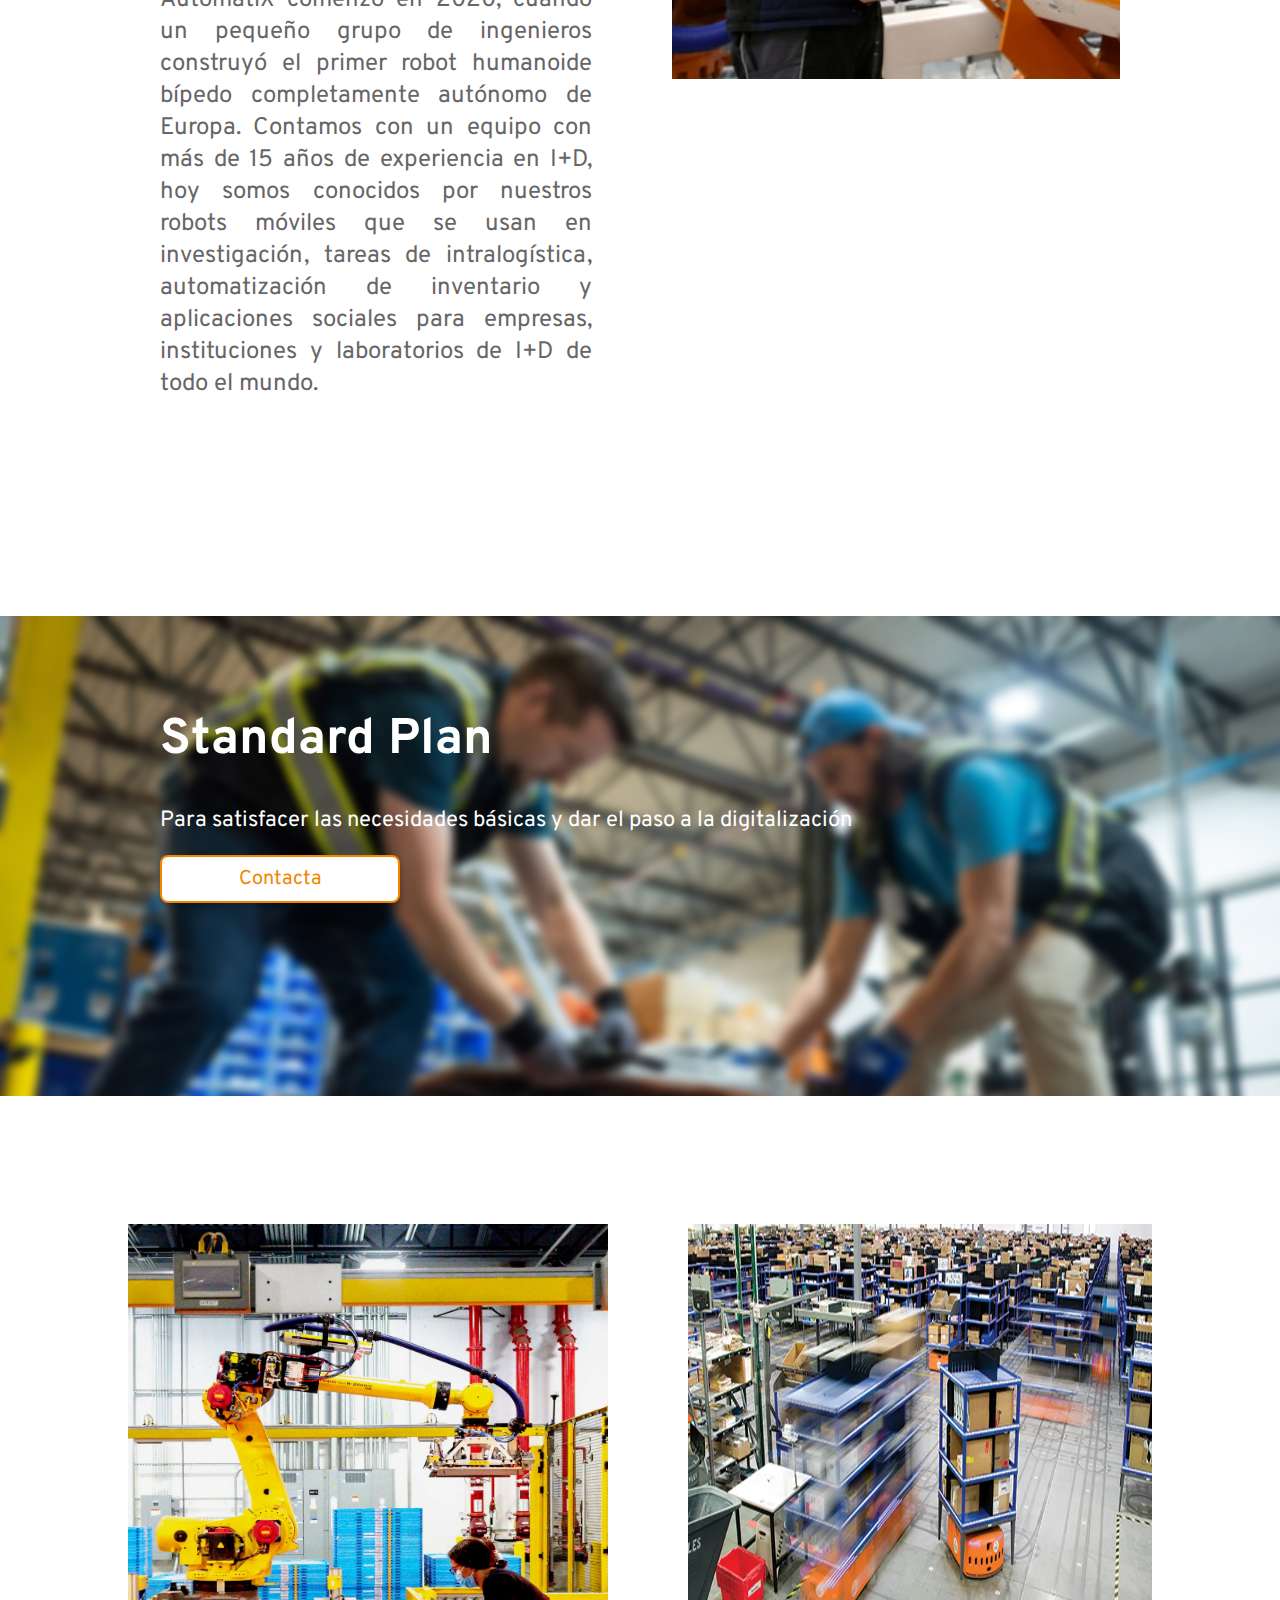
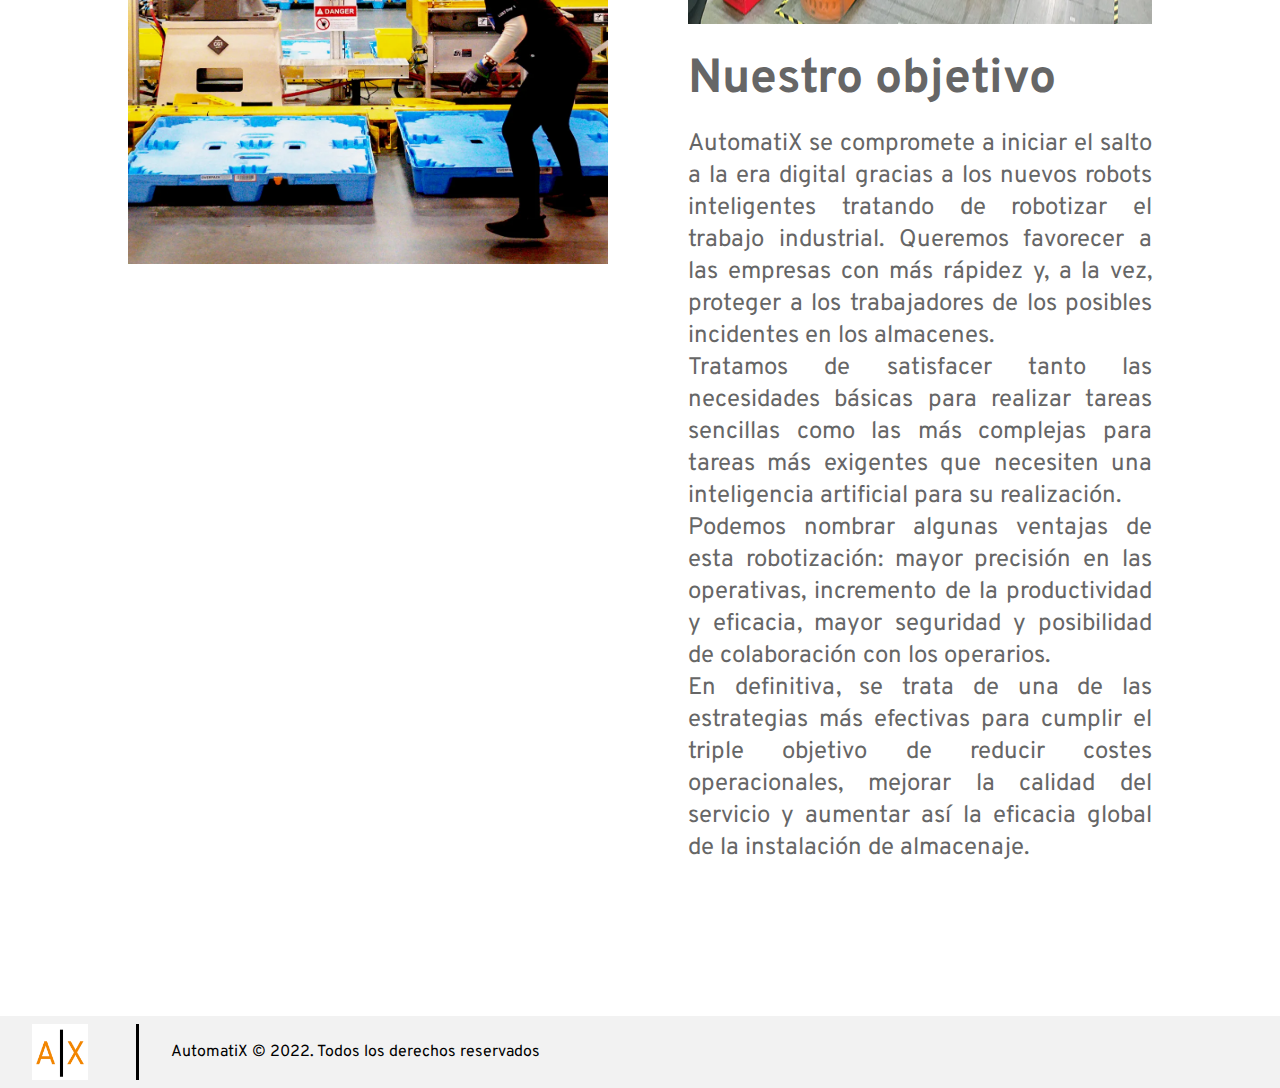
==== commit cb97fe0a: "7T-H2-2 Corrección del css" ====
--- a/src/index.html
+++ b/src/index.html
@@ -1,3 +1,10 @@
+
+<!-- Página de la landing page de AutomatiX
+    Nombre del archivo: index.html
+    Autor: Lorelay Pricop Florescu
+    Fecha: 14/03/2022
+  -->
+
 <!DOCTYPE html>
 <html lang="es">
 <head>
@@ -7,6 +14,7 @@
     <link rel="stylesheet" href="css/estilos.css">
 </head>
 <body>
+    <!-- Cabezera de la pagina con imagenes y links -->
     <header class="header">
         <a class="linkLogo" href="index.html"><img class="logo-header" src="recursos/logoAutomatiX.png" alt="Logo AutomatiX"/></a>
         <div class="contenedorEnlaces">
@@ -15,12 +23,14 @@
                     <ul>
                         <li><a href="index.html">Nuestros productos</a></li>
                         <li><a href="contactar.html">Contacta con nosotros</a></li>
-                        <li><a href="">¿Quienes somos?</a></li>
+                        <li><a href="#quienesSomos">¿Quienes somos?</a></li>
                     </ul>
                 </nav>
             </div>
         </div>
     </header>
+
+    <!-- Contenedor del reclamo de la pagina web -->
 
     <main class="contenedorImagen">
         <div class="contenidoMain">
@@ -32,6 +42,8 @@
 
     <a href="#contenedorTarjetas"><img class="flechaHaciaAbajo" src="recursos/flecha.png" alt="Flecha hacia abajo" ></a>
 
+
+    <!-- Contenedor de las tarjetas de los planes de los productos-->
     <section class="contenedorDeExplicacion">
         
         <div id="contenedorTarjetas" class="contenedorTarjetasExplicacion">
@@ -41,34 +53,36 @@
                 <div class="containerTarjeta">
                     <h4><b>Standard Plan</b></h4> 
                     <p>El plan estandar está diseñado para las pequeñas empresas con necesidades básicas, que deseen dar el salto a la era digital</p> 
+                    
+                </div>  
+                <div class="contenedorBotonContactar">
                     <p class="precio">200.00€</p>
-                    <div class="contenedorBotonContactar">
-                        <button class="botonContactar" onclick="location.href = 'contactar.html'">Contacta</button>
-                        
-                    </div>
-                  </div>
+                    <button class="botonContactar" onclick="location.href = 'contactar.html'">Contacta</button>
+                    
+                </div>
             </div>
             
-            <div class="contenedorTarjetas2">
+            <div class="contenedorTarjetas contenedorTarjetas2">
                 <img src="recursos/robotAlmacen.jpg" alt="Avatar" style="width:100%">
                 <div class="containerTarjeta">
                     <h4><b>Personalized Plan</b></h4> 
                     <p>El plan personalizado es para las empresas que necesiten robots AutomatiX con funcionalidades específicas
                         el precio dependerá de la complejidad.
                     </p> 
-                    <p class="precio">Precio variable</p>
-
-                    <div class="contenedorBotonContactar">
-                        <button class="botonContactar" onclick="location.href = 'contactar.html'">Contacta</button>
-                        
-                    </div>
+                    
                   </div>
-            </div>
-
-
-        </div>
-    </section>
-
+                  <div class="contenedorBotonContactar">
+                    <p class="precio">Desde 300.00€</p>
+                    <button class="botonContactar" onclick="location.href = 'contactar.html'">Contacta</button>
+                    
+                </div>
+            </div>
+
+
+        </div>
+    </section>
+
+    <!-- Carrusel de imagenes -->
     <section class="carrusel">
         <div class="slideshow-container">
 
@@ -76,19 +90,16 @@
             <div class="mySlides fade">
               <div class="numbertext">1 / 3</div>
               <img src="recursos/image-0.1.10.webp" style="width:100%; height:50rem">
-              <div class="text">Caption Text</div>
             </div>
           
             <div class="mySlides fade">
               <div class="numbertext">2 / 3</div>
               <img src="recursos/istockphoto-1204031773-640x640.jpg" style="width:100%; height:50rem">
-              <div class="text">Caption Two</div>
             </div>
           
             <div class="mySlides fade">
               <div class="numbertext">3 / 3</div>
               <img src="recursos/Magazino-TORU-Cube-IV_1.jpg" style="width:100%; height:50rem">
-              <div class="text">Caption Three</div>
             </div>
           
             <!-- Next and previous buttons -->
@@ -106,33 +117,32 @@
     </section>
 
 
-    <section class="contenedorImagenes1">
-        <div class="contenidoImagenes1">
+    <!-- Contiene titulo, texto de quienes somos y una imagen -->
+    <section id="quienesSomos" class="contenedorQuienesSomos">
+        <div class="contenidoQuienesSomos">
               
-            <div class="textoImagen1">
+            <div class="textoQuienesSomos">
                 <h1>¿Quienes somos?</h1>
                 <p>
-                "Lorem ipsum dolor sit amet, consectetur adipiscing elit, sed do eiusmod tempor incididunt ut labore et dolore magna aliqua. Ut enim ad minim veniam, quis nostrud exercitation
-                ullamco laboris nisi ut aliquip ex ea commodo consequat. Duis aute irure dolor in reprehenderit in voluptate velit esse cillum dolore eu fugiat nulla pariatur. Excepteur sint occaecat cupidatat non 
-                proident, sunt in culpa qui officia deserunt mollit anim id est laborum.
-                 
-                <br>
-
-                Lorem ipsum dolor sit amet, consectetur adipiscing elit, sed do eiusmod tempor incididunt ut labore et dolore magna aliqua. Ut enim ad minim veniam, quis nostrud exercitation
-                ullamco laboris nisi ut aliquip ex ea commodo consequat. Duis aute irure dolor in reprehenderit in voluptate velit esse cillum dolore eu fugiat nulla pariatur. Excepteur sint occaecat cupidatat non 
-                proident, sunt in culpa qui officia deserunt mollit anim id est laborum."</p></div>
+                    Desarrollamos plataformas customizables, a medida y modulares que se ajustan a las necesidades de una gran variedad de sectores. 
+                    Diseñamos y fabricamos soluciones altamente integradas y confiables para el sector servicios e industrial, así como para instituciones de investigación de referencia a nivel mundial.
+                    <br>
+                    AutomatiX comenzó en 2020, cuando un pequeño grupo de ingenieros construyó el primer robot humanoide bípedo completamente autónomo de Europa. 
+                    Contamos con un equipo con más de 15 años de experiencia en I+D, hoy somos conocidos por nuestros robots móviles que se usan en investigación, tareas de intralogística, 
+                    automatización de inventario y aplicaciones sociales para empresas, instituciones y laboratorios de I+D de todo el mundo.  </p></div>
             
             <div>
-                <img class="imagenCuadrada1" src="recursos/quienessomos.jpg" alt="Foto cuadrada">
+                <img class="imagenQuienesSomos" src="recursos/quienessomos.jpg" alt="Foto cuadrada">
             </div>
             
         </div>
     </section>
 
+    <!-- Contiene titulo de Standard Plan, texto, imagen y botón de contactar -->
     <section class="contenedorStandarPlan">
         <div class="contenidoDeStandarPlan">  
-            <h1 class="tituloStandarPlan">Standar Plan</h1>
-            <p class="subTituloStandarPlan">compranos porque sino Lorelay va a tu casa y te raja</p>
+            <h1 class="tituloStandarPlan">Standard Plan</h1>
+            <p class="subTituloStandarPlan">Para satisfacer las necesidades básicas y dar el paso a la digitalización</p>
     
             <div>
                 <button class="botonContactar" onclick="location.href = 'contactar.html'">Contacta</button>
@@ -142,21 +152,33 @@
     
     </section>
 
-    <section class="contenedorImagenes2">
-        <div class="contenidoImagenes2">
+    <!-- Sección que contiene dos imagenes y el texto de nuestro objetivo -->
+
+    <section class="contenedorNuestroObjetivo">
+        <div class="contenidoNuestroObjetivo">
             <div>
-                <img class="imagenCuadrada" src="recursos/Business-Robots-Workers-Shortage-1235434266.png" alt="Foto cuadrada">
+                <img class="imagenNuestroObjetivo" src="recursos/Business-Robots-Workers-Shortage-1235434266.png" alt="Foto cuadrada">
             </div>
             <div class="imagenesAbajo">
                 <div><img class="imagenLarga" src="recursos/photo-of-machines-at-a-staples-denver-facility.webp" alt="Foto"></div>
                 
-                <div class="textoImagenes2">
+                <div class="textoNuestroObjetivo">
                 <h1>Nuestro objetivo</h1>
-                <p>"Lorem ipsum dolor sit amet, consectetur adipiscing elit, sed do eiusmod tempor incididunt ut labore et dolore magna aliqua. Ut enim ad minim veniam, quis nostrud exercitation ullamco laboris nisi ut aliquip ex ea commodo consequat. Duis aute irure dolor in reprehenderit in voluptate velit esse cillum dolore eu fugiat nulla pariatur. Excepteur sint occaecat cupidatat non proident, sunt in culpa qui officia deserunt mollit anim id est laborum."</p></div>
-            </div>
-        </div>
-    </section>
-
+                <p>AutomatiX se compromete a iniciar el salto a la era digital gracias a los nuevos robots inteligentes tratando de robotizar el trabajo industrial.
+                Queremos favorecer a las empresas con más rápidez y, a la vez, proteger a los trabajadores de los posibles incidentes en los almacenes.
+                <br>
+                Tratamos de satisfacer tanto las necesidades básicas para realizar tareas sencillas como las más complejas para tareas más exigentes
+                que necesiten una inteligencia artificial para su realización.
+                <br>
+                Podemos nombrar algunas ventajas de esta robotización: mayor precisión en las operativas, incremento de la productividad y eficacia, mayor seguridad  y posibilidad de colaboración con los operarios.
+                <br>
+                En definitiva, se trata de una de las estrategias más efectivas para cumplir el triple objetivo de reducir costes operacionales, mejorar la calidad del servicio y aumentar así la eficacia global de la instalación de almacenaje.
+                </p></div>
+            </div>
+        </div>
+    </section>
+
+    <!-- Footer de la pagina web -->
     <footer>
         <a class="linkLogo" href="index.html"><img class="logo-header" src="recursos/logoAutomatiX.png" alt="Logo AutomatiX"/></a>
         <div class="contenedorFooter">
--- a/src/css/estilos.css
+++ b/src/css/estilos.css
@@ -1,8 +1,9 @@
 /*=========================================================================================*/
 /*
+Archivo que contiene el CSS de la lading page
 Nombre archivo: estilos.css
-Autor: Lorena Ioana Pricop Florescu
-Fecha: 11/03/2022
+Autor: Lorelay Pricop Florescu
+Fecha: 14/03/2022
 */
 @import url('https://fonts.googleapis.com/css2?family=Overpass&display=swap');
 *{
@@ -81,30 +82,71 @@
     font-weight: bold;
 }
 /*=========================================================================================*/
-/*Boton contactar y productos*/
+/*Boton*/
+/*=========================================================================================*/
+
+button{
+    background: #fff; /* color de fondo */
+    color: #f28500; /* color de fuente */
+    border: 2px solid #f28500; /* tamaño y color de borde */
+    padding: 0px;
+    border-radius: 8px; /* redondear bordes */
+    position: relative;
+    z-index: 1;
+    overflow: hidden;
+    display: inline-block;
+    font-size: 20px;
+    box-shadow: 0 2px 4px 0 rgba(0,0,0,0.2);
+    cursor: pointer;
+    
+  }
+  button:before, button:after {
+    content: "";
+    z-index: -1;
+    position: absolute;
+    width: 50%;
+    height: 100%;
+    top: 0;
+    left: -50%;
+    background-color: #f28500; /* color de fondo hover */
+    -webkit-transition: all 0.3s ease-in-out;
+    -o-transition: all 0.3s ease-in-out;
+    transition: all 0.3s ease-in-out;
+  }
+  button:after {
+    left: 100%;
+  }
+  button:hover {
+    color: #fff; /* color de fuente hover */
+    box-shadow: 0 8px 16px 0 rgba(0,0,0,0.2);
+  }
+  button:hover:before {
+    left: 0;
+  }
+  button:hover:after {
+    left: 50%;
+  }
+
+
+/*=========================================================================================*/
+/*Boton contactar*/
 /*=========================================================================================*/
 .contenedorBotonContactar{
     display: flex;
+    flex-direction: column;
     align-items: center;
     justify-content: center;
-    margin-bottom: 1%;
-}
-
-.botonContactar{
-    margin-right: 2rem;
+    padding: 1rem;
+}
+
+/*** ESTILOS BOTÓN SLIDE CLOSE ***/
+.botonContactar {
+    
     height: 3rem;
     width: 15rem;
-    font-size: 20px;
-    background-color: #f28500;
-    color: white;
-    border-radius: 8px;
-    border: none;
-    
-}
-
-.botonContactar:hover {
-    box-shadow: 0 8px 16px 0 rgba(0,0,0,0.2);
-}
+
+  }
+
 
 /*=========================================================================================*/
 /*Main*/
@@ -123,6 +165,7 @@
     align-items: center;
     justify-content: center;
     flex-direction: column;
+    
 }
 .logo-grande{
     margin-top: -15rem;
@@ -140,12 +183,11 @@
     color: white;
     border-radius: 8px;
     border: none;
-}
-.botonProductos:hover {
-    box-shadow: 0 8px 16px 0 rgba(0,0,0,0.2);
+    cursor: pointer;
 }
 
 .precio {
+    width: 100%;
     text-align: right;
     font-size: 30px;
 }
@@ -160,7 +202,7 @@
     height: 7vh;
 }
 /*=========================================================================================*/
-/*Texto de explicacion*/
+/*Contenedores de los planes*/
 /*=========================================================================================*/
 .contenedorDeExplicacion{
     margin-left: 10rem;
@@ -179,20 +221,18 @@
     box-shadow: 0 4px 8px 0 rgba(0,0,0,0.2);
     transition: 0.3s;
     width: 50%;
+    max-width: 40rem;
+    height: 100%;
     border-radius: 5px;
+    display: flex;
+    flex-direction: column;
+    justify-content: space-between;
 }
 .contenedorTarjetas:hover {
     box-shadow: 0 8px 16px 0 rgba(0,0,0,0.2);
 }
 .contenedorTarjetas2{
-    box-shadow: 0 4px 8px 0 rgba(0,0,0,0.2);
-    transition: 0.3s;
-    width: 50%;
-    border-radius: 5px;
     margin-left: 5rem;
-}
-.contenedorTarjetas2:hover {
-    box-shadow: 0 8px 16px 0 rgba(0,0,0,0.2);
 }
 .containerTarjeta{
     padding: 2px 16px;
@@ -306,16 +346,16 @@
 
 
 /*=========================================================================================*/
-/*contenedorImagen1*/
-/*=========================================================================================*/
-.contenidoImagenes1{
+/*contenedorQuienesSomos*/
+/*=========================================================================================*/
+.contenidoQuienesSomos{
     display: flex;
     flex-direction: row;
     padding: 10rem;
     width: 100%;
 }
 
-.textoImagen1{
+.textoQuienesSomos{
 
     width: 100%;
     font-size: 24px;
@@ -324,19 +364,19 @@
     margin-right: 5rem;
 }
 
-.imagenCuadrada1{
+.imagenQuienesSomos{
     width: 28rem;
     height: 30rem;
 }
 
 /*=========================================================================================*/
-/*contenedorImagen2*/
-/*=========================================================================================*/
-
-.contenidoImagenes2{
+/*contenedorNuestroObjetivo*/
+/*=========================================================================================*/
+
+.contenidoNuestroObjetivo{
     display: flex;
     flex-direction: row;
-    padding: 10rem;
+    padding: 8rem;
     width: 100%;
 }
 
@@ -352,14 +392,14 @@
     height: 25rem;
 }
 
-.textoImagenes2{
+.textoNuestroObjetivo{
     width: 100%;
     font-size: 24px;
     line-height: 2rem;
     text-align: justify;
 }
 
-.imagenCuadrada{
+.imagenNuestroObjetivo{
     width: 30rem;
     height: 40rem;
 }
